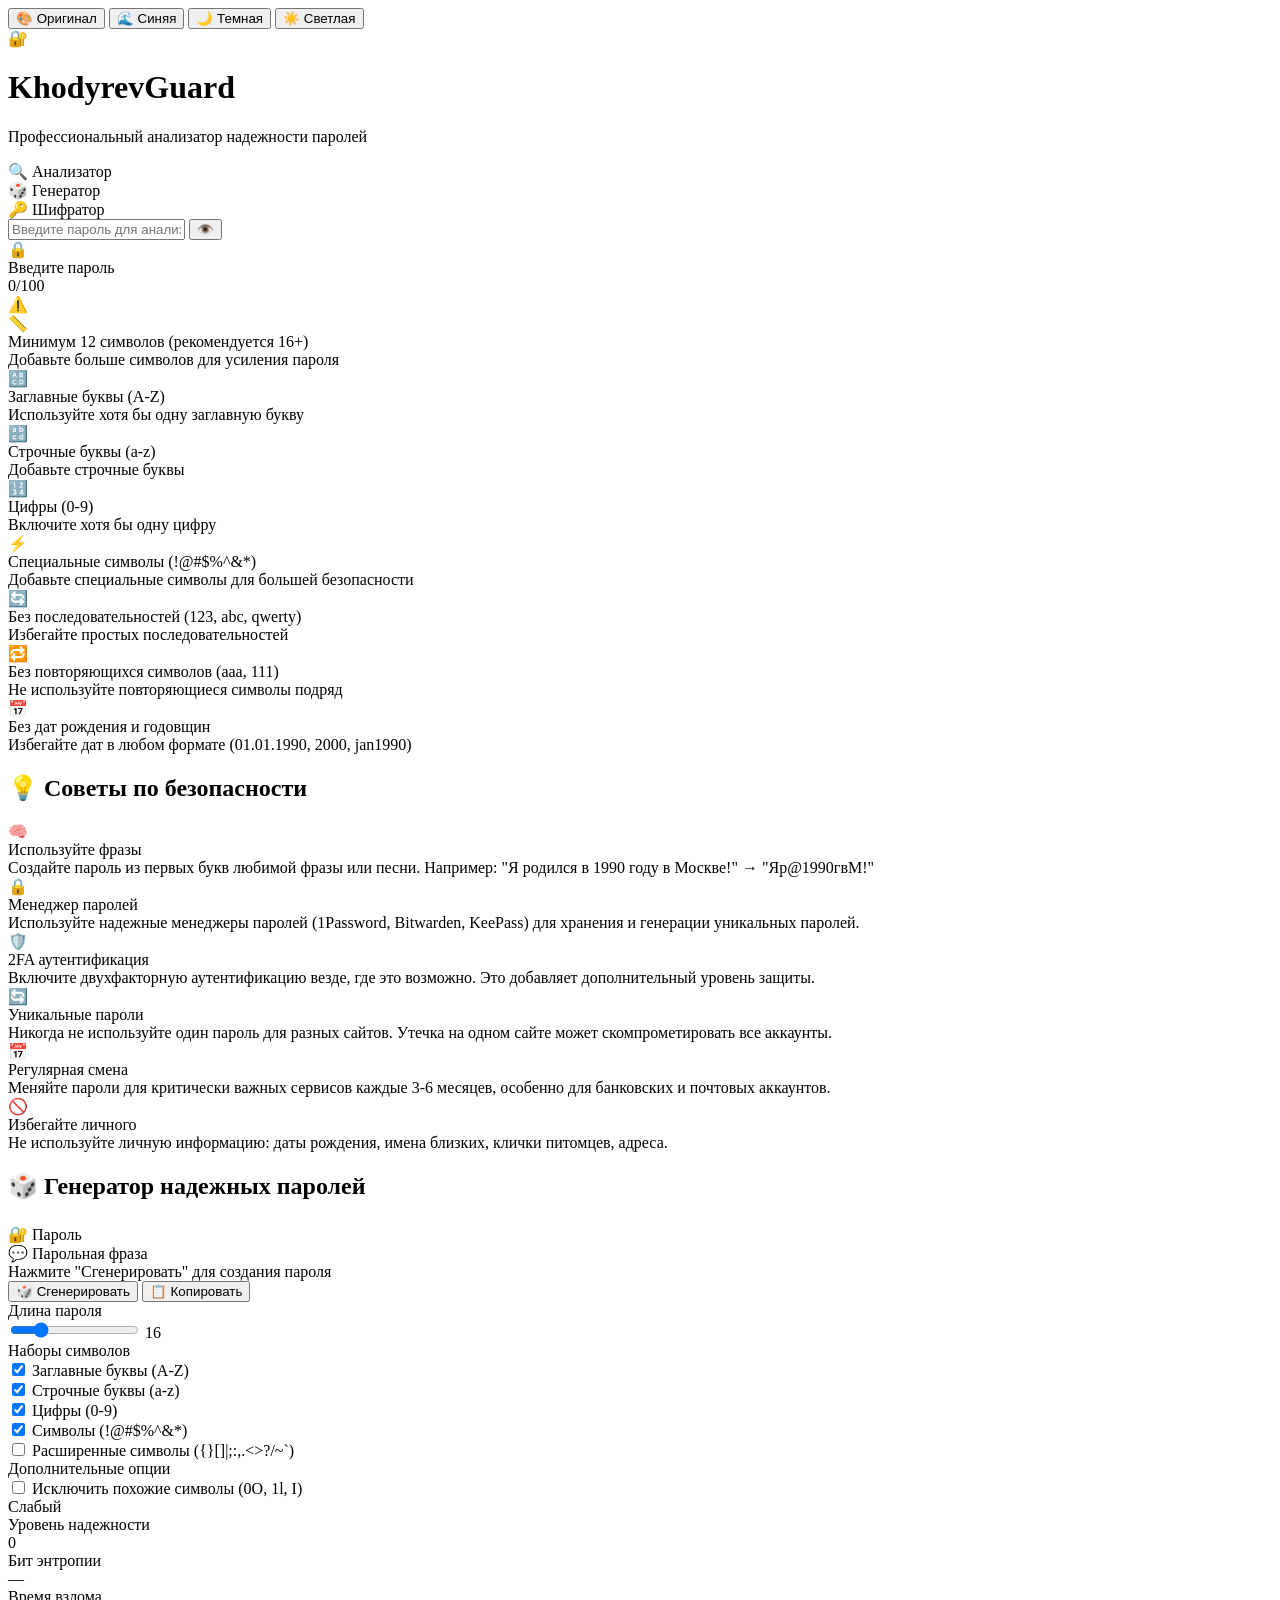
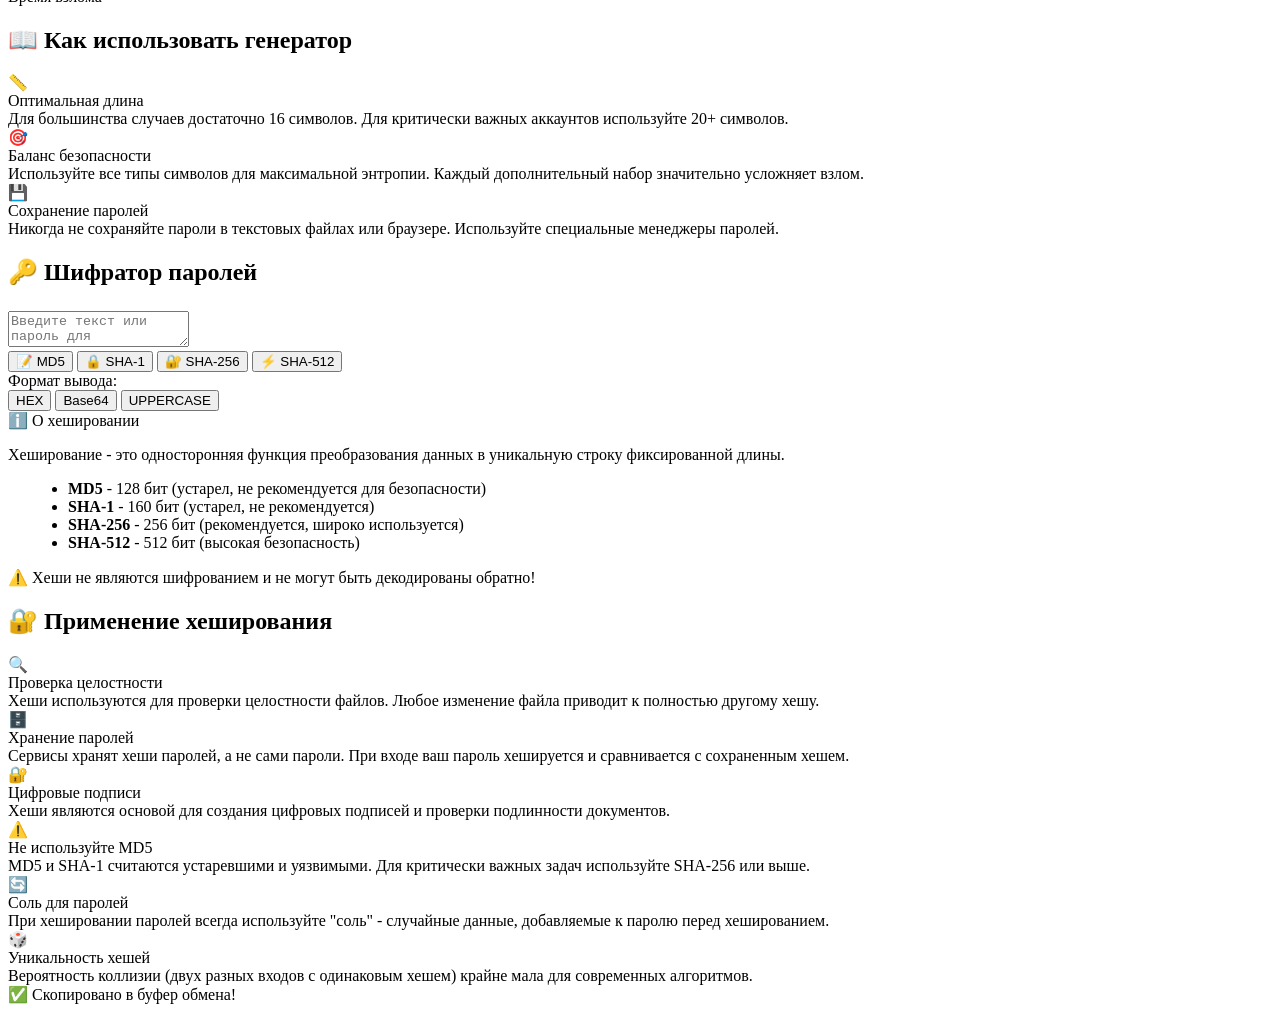
==== khodyrevguard.html @ 55456b3a "Add files via upload" ====
<!DOCTYPE html>
<html lang="ru">
<head>
    <meta charset="UTF-8">
    <meta name="viewport" content="width=device-width, initial-scale=1.0, maximum-scale=1.0, user-scalable=no">
    <title>Анализатор надежности паролей | KhodyrevGuard</title>
    <link rel="stylesheet" href="css/styles.css">
</head>
<body>
    <!-- Theme Switcher -->
    <div class="theme-switcher">
        <button class="theme-btn active" data-theme="original" onclick="switchTheme('original')" title="Оригинальная">
            🎨
            <span class="theme-tooltip">Оригинал</span>
        </button>
        <button class="theme-btn" data-theme="blue" onclick="switchTheme('blue')" title="Синяя">
            🌊
            <span class="theme-tooltip">Синяя</span>
        </button>
        <button class="theme-btn" data-theme="dark" onclick="switchTheme('dark')" title="Темная">
            🌙
            <span class="theme-tooltip">Темная</span>
        </button>
        <button class="theme-btn" data-theme="light" onclick="switchTheme('light')" title="Светлая">
            ☀️
            <span class="theme-tooltip">Светлая</span>
        </button>
    </div>

    <div class="container">
        <header>
            <div class="logo">
                <div class="logo-icon">🔐</div>
                <h1>KhodyrevGuard</h1>
            </div>
            <p class="subtitle">Профессиональный анализатор надежности паролей</p>
        </header>

        <nav class="nav-tabs">
            <div class="nav-tab active" onclick="switchPage('analyzer')">
                <span>🔍</span>
                <span>Анализатор</span>
            </div>
            <div class="nav-tab" onclick="switchPage('generator')">
                <span>🎲</span>
                <span>Генератор</span>
            </div>
            <div class="nav-tab" onclick="switchPage('hasher')">
                <span>🔑</span>
                <span>Шифратор</span>
            </div>
        </nav>

        <!-- Analyzer Page -->
        <div id="analyzerPage" class="page active">
            <div class="main-card">
                <div class="password-input-container">
                    <input
                        type="password"
                        id="passwordInput"
                        class="password-input"
                        placeholder="Введите пароль для анализа..."
                        autocomplete="off"
                    >
                    <button class="toggle-visibility" id="toggleBtn" onclick="togglePasswordVisibility()">
                        👁️
                    </button>
                </div>

                <div class="strength-visualization">
                    <div class="strength-header">
                        <div class="strength-title">
                            <div class="strength-icon" id="strengthIcon">🔒</div>
                            <span class="strength-text" id="strengthText">Введите пароль</span>
                        </div>
                        <div class="strength-score-container">
                            <span class="strength-score" id="strengthScore">0/100</span>
                            <span class="strength-badge" id="strengthBadge" style="display: none;">Слабый</span>
                        </div>
                    </div>

                    <div class="strength-meter-container">
                        <div class="strength-meter">
                            <div class="strength-meter-fill" id="strengthMeter" style="width: 0%"></div>
                        </div>
                        <div class="strength-indicators">
                            <div class="strength-indicator" data-level="1"></div>
                            <div class="strength-indicator" data-level="2"></div>
                            <div class="strength-indicator" data-level="3"></div>
                            <div class="strength-indicator" data-level="4"></div>
                            <div class="strength-indicator" data-level="5"></div>
                        </div>
                    </div>

                    <div class="strength-details" id="strengthDetails" style="display: none;">
                        <div class="strength-detail">
                            <div class="detail-value" id="detailLength">0</div>
                            <div class="detail-label">Символов</div>
                        </div>
                        <div class="strength-detail">
                            <div class="detail-value" id="detailTypes">0</div>
                            <div class="detail-label">Типов</div>
                        </div>
                        <div class="strength-detail">
                            <div class="detail-value" id="detailStrength">0%</div>
                            <div class="detail-label">Сила</div>
                        </div>
                    </div>

                    <div class="strength-feedback" id="strengthFeedback" style="display: none;">
                        <div class="feedback-message" id="feedbackMessage"></div>
                        <div class="feedback-suggestion" id="feedbackSuggestion"></div>
                    </div>
                </div>

                <div class="pwned-status" id="pwnedStatus">
                    <span class="pwned-icon">⚠️</span>
                    <span id="pwnedText"></span>
                </div>

                <div class="criteria-grid" id="criteriaGrid">
                    <div class="criterion" data-criterion="length">
                        <span class="criterion-icon">📏</span>
                        <div class="criterion-text">
                            <div>Минимум 12 символов (рекомендуется 16+)</div>
                            <div class="criterion-hint">Добавьте больше символов для усиления пароля</div>
                        </div>
                    </div>
                    <div class="criterion" data-criterion="uppercase">
                        <span class="criterion-icon">🔠</span>
                        <div class="criterion-text">
                            <div>Заглавные буквы (A-Z)</div>
                            <div class="criterion-hint">Используйте хотя бы одну заглавную букву</div>
                        </div>
                    </div>
                    <div class="criterion" data-criterion="lowercase">
                        <span class="criterion-icon">🔡</span>
                        <div class="criterion-text">
                            <div>Строчные буквы (a-z)</div>
                            <div class="criterion-hint">Добавьте строчные буквы</div>
                        </div>
                    </div>
                    <div class="criterion" data-criterion="numbers">
                        <span class="criterion-icon">🔢</span>
                        <div class="criterion-text">
                            <div>Цифры (0-9)</div>
                            <div class="criterion-hint">Включите хотя бы одну цифру</div>
                        </div>
                    </div>
                    <div class="criterion" data-criterion="special">
                        <span class="criterion-icon">⚡</span>
                        <div class="criterion-text">
                            <div>Специальные символы (!@#$%^&*)</div>
                            <div class="criterion-hint">Добавьте специальные символы для большей безопасности</div>
                        </div>
                    </div>
                    <div class="criterion" data-criterion="sequences">
                        <span class="criterion-icon">🔄</span>
                        <div class="criterion-text">
                            <div>Без последовательностей (123, abc, qwerty)</div>
                            <div class="criterion-hint">Избегайте простых последовательностей</div>
                        </div>
                    </div>
                    <div class="criterion" data-criterion="repeating">
                        <span class="criterion-icon">🔁</span>
                        <div class="criterion-text">
                            <div>Без повторяющихся символов (aaa, 111)</div>
                            <div class="criterion-hint">Не используйте повторяющиеся символы подряд</div>
                        </div>
                    </div>
                    <div class="criterion" data-criterion="dates">
                        <span class="criterion-icon">📅</span>
                        <div class="criterion-text">
                            <div>Без дат рождения и годовщин</div>
                            <div class="criterion-hint">Избегайте дат в любом формате (01.01.1990, 2000, jan1990)</div>
                        </div>
                    </div>
                </div>

                <div class="time-to-crack" id="timeToCrack" style="display: none;">
                    <div class="time-label">Время взлома методом перебора:</div>
                    <div class="time-value" id="crackTime">—</div>
                </div>

                <div class="entropy-info" id="entropyInfo" style="display: none;">
                    <div class="entropy-stat">
                        <div class="entropy-value" id="charsetSize">0</div>
                        <div class="entropy-label">Размер набора</div>
                    </div>
                    <div class="entropy-stat">
                        <div class="entropy-value" id="entropyBits">0</div>
                        <div class="entropy-label">Бит энтропии</div>
                    </div>
                    <div class="entropy-stat">
                        <div class="entropy-value" id="combinations">0</div>
                        <div class="entropy-label">Комбинаций</div>
                    </div>
                </div>

                <!-- Export Section -->
                <div class="export-section" id="exportSection" style="display: none;">
                    <button class="btn btn-export" id="exportBtn" onclick="toggleExportMenu()">
                        <span class="export-icon">📥</span>
                        <span>Экспорт результатов</span>
                        <span class="dropdown-arrow">▼</span>
                    </button>
                    <div class="export-dropdown" id="exportDropdown" style="display: none;">
                        <div class="export-option" onclick="exportToTXT()">
                            <span class="export-icon">📄</span>
                            <div class="export-info">
                                <div class="export-name">Простой текст (TXT)</div>
                                <div class="export-desc">Читаемый текстовый отчёт</div>
                            </div>
                        </div>
                        <div class="export-option" onclick="exportToJSON()">
                            <span class="export-icon">📋</span>
                            <div class="export-info">
                                <div class="export-name">JSON</div>
                                <div class="export-desc">Структурированные данные</div>
                            </div>
                        </div>
                        <div class="export-option" onclick="exportToCSV()">
                            <span class="export-icon">📊</span>
                            <div class="export-info">
                                <div class="export-name">CSV</div>
                                <div class="export-desc">Таблица для Excel</div>
                            </div>
                        </div>
                        <div class="export-option" onclick="exportToHTML()">
                            <span class="export-icon">🌐</span>
                            <div class="export-info">
                                <div class="export-name">HTML отчёт</div>
                                <div class="export-desc">Веб-страница со стилями</div>
                            </div>
                        </div>
                    </div>
                </div>
            </div>

            <div class="tips-section">
                <h2>💡 Советы по безопасности</h2>

                <div class="tips-grid">
                    <div class="tip-card">
                        <div class="tip-icon">🧠</div>
                        <div class="tip-title">Используйте фразы</div>
                        <div class="tip-description">
                            Создайте пароль из первых букв любимой фразы или песни. Например: "Я родился в 1990 году в Москве!" → "Яр@1990гвМ!"
                        </div>
                    </div>

                    <div class="tip-card">
                        <div class="tip-icon">🔒</div>
                        <div class="tip-title">Менеджер паролей</div>
                        <div class="tip-description">
                            Используйте надежные менеджеры паролей (1Password, Bitwarden, KeePass) для хранения и генерации уникальных паролей.
                        </div>
                    </div>

                    <div class="tip-card">
                        <div class="tip-icon">🛡️</div>
                        <div class="tip-title">2FA аутентификация</div>
                        <div class="tip-description">
                            Включите двухфакторную аутентификацию везде, где это возможно. Это добавляет дополнительный уровень защиты.
                        </div>
                    </div>

                    <div class="tip-card">
                        <div class="tip-icon">🔄</div>
                        <div class="tip-title">Уникальные пароли</div>
                        <div class="tip-description">
                            Никогда не используйте один пароль для разных сайтов. Утечка на одном сайте может скомпрометировать все аккаунты.
                        </div>
                    </div>

                    <div class="tip-card">
                        <div class="tip-icon">📅</div>
                        <div class="tip-title">Регулярная смена</div>
                        <div class="tip-description">
                            Меняйте пароли для критически важных сервисов каждые 3-6 месяцев, особенно для банковских и почтовых аккаунтов.
                        </div>
                    </div>

                    <div class="tip-card">
                        <div class="tip-icon">🚫</div>
                        <div class="tip-title">Избегайте личного</div>
                        <div class="tip-description">
                            Не используйте личную информацию: даты рождения, имена близких, клички питомцев, адреса.
                        </div>
                    </div>
                </div>
            </div>
        </div>

        <!-- Generator Page -->
        <div id="generatorPage" class="page">
            <div class="main-card">
                <h2 style="margin-bottom: 25px;">🎲 Генератор надежных паролей</h2>

                <!-- Generator Mode Tabs -->
                <div class="generator-mode-tabs">
                    <div class="generator-mode-tab active" data-mode="password" onclick="switchGeneratorMode('password')">
                        <span>🔐</span>
                        <span>Пароль</span>
                    </div>
                    <div class="generator-mode-tab" data-mode="passphrase" onclick="switchGeneratorMode('passphrase')">
                        <span>💬</span>
                        <span>Парольная фраза</span>
                    </div>
                </div>

                <div class="generated-password-container">
                    <div class="generated-password" id="generatedPassword">
                        Нажмите "Сгенерировать" для создания пароля
                    </div>
                    <div class="generator-buttons">
                        <button class="btn btn-primary" onclick="generateCustomPassword()">
                            <span>🎲</span>
                            <span>Сгенерировать</span>
                        </button>
                        <button class="btn btn-secondary" onclick="copyPassword()">
                            <span>📋</span>
                            <span>Копировать</span>
                        </button>
                    </div>
                </div>

                <!-- Password Generator Controls -->
                <div class="generator-controls" id="passwordControls">
                    <div class="control-group">
                        <label class="control-label">Длина пароля</label>
                        <div class="slider-container">
                            <input type="range" class="slider" id="lengthSlider" min="12" max="32" value="16">
                            <span class="slider-value" id="lengthValue">16</span>
                        </div>
                    </div>

                    <div class="control-group">
                        <label class="control-label">Наборы символов</label>

                        <div class="checkbox-group">
                            <input type="checkbox" id="uppercaseCheck" checked>
                            <label for="uppercaseCheck">Заглавные буквы (A-Z)</label>
                        </div>

                        <div class="checkbox-group">
                            <input type="checkbox" id="lowercaseCheck" checked>
                            <label for="lowercaseCheck">Строчные буквы (a-z)</label>
                        </div>

                        <div class="checkbox-group">
                            <input type="checkbox" id="numbersCheck" checked>
                            <label for="numbersCheck">Цифры (0-9)</label>
                        </div>

                        <div class="checkbox-group">
                            <input type="checkbox" id="symbolsCheck" checked>
                            <label for="symbolsCheck">Символы (!@#$%^&*)</label>
                        </div>

                        <div class="checkbox-group">
                            <input type="checkbox" id="extendedCheck">
                            <label for="extendedCheck">Расширенные символы ({}[]|;:,.<>?/~`)</label>
                        </div>
                    </div>

                    <div class="control-group">
                        <label class="control-label">Дополнительные опции</label>

                        <div class="checkbox-group">
                            <input type="checkbox" id="excludeSimilar">
                            <label for="excludeSimilar">Исключить похожие символы (0O, 1l, I)</label>
                        </div>
                    </div>
                </div>

                <!-- Passphrase Generator Controls -->
                <div class="generator-controls" id="passphraseControls" style="display: none;">
                    <div class="control-group">
                        <label class="control-label">Количество слов</label>
                        <div class="slider-container">
                            <input type="range" class="slider" id="wordCountSlider" min="3" max="12" value="4">
                            <span class="slider-value" id="wordCountValue">4</span>
                        </div>
                    </div>

                    <div class="control-group">
                        <label class="control-label">Язык слов</label>
                        <div class="language-selector">
                            <label class="radio-option">
                                <input type="radio" name="passphraseLanguage" value="english" checked>
                                <span>Английский</span>
                            </label>
                            <label class="radio-option">
                                <input type="radio" name="passphraseLanguage" value="russian">
                                <span>Русский</span>
                            </label>
                            <label class="radio-option">
                                <input type="radio" name="passphraseLanguage" value="mixed">
                                <span>Смешанный</span>
                            </label>
                        </div>
                    </div>

                    <div class="control-group">
                        <label class="control-label">Разделитель</label>
                        <div class="separator-selector">
                            <button class="separator-option active" data-separator="-" onclick="selectSeparator('-')">
                                <span class="separator-symbol">-</span>
                                <span class="separator-name">Дефис</span>
                            </button>
                            <button class="separator-option" data-separator=" " onclick="selectSeparator(' ')">
                                <span class="separator-symbol">␣</span>
                                <span class="separator-name">Пробел</span>
                            </button>
                            <button class="separator-option" data-separator="_" onclick="selectSeparator('_')">
                                <span class="separator-symbol">_</span>
                                <span class="separator-name">Подчеркивание</span>
                            </button>
                            <button class="separator-option" data-separator="." onclick="selectSeparator('.')">
                                <span class="separator-symbol">.</span>
                                <span class="separator-name">Точка</span>
                            </button>
                        </div>
                    </div>

                    <div class="control-group">
                        <label class="control-label">Дополнительные опции</label>

                        <div class="checkbox-group">
                            <input type="checkbox" id="capitalizeCheck" checked>
                            <label for="capitalizeCheck">Капитализация первой буквы каждого слова</label>
                        </div>

                        <div class="checkbox-group">
                            <input type="checkbox" id="addNumbersCheck" checked>
                            <label for="addNumbersCheck">Добавить цифру</label>
                        </div>
                    </div>
                </div>

                <!-- Entropy Info for Password -->
                <div class="entropy-info" id="passwordEntropyInfo">
                    <div class="entropy-stat">
                        <div class="entropy-value" id="genStrength">Слабый</div>
                        <div class="entropy-label">Уровень надежности</div>
                    </div>
                    <div class="entropy-stat">
                        <div class="entropy-value" id="genEntropyBits">0</div>
                        <div class="entropy-label">Бит энтропии</div>
                    </div>
                    <div class="entropy-stat">
                        <div class="entropy-value" id="genCrackTime">—</div>
                        <div class="entropy-label">Время взлома</div>
                    </div>
                </div>

                <!-- Memorability Hint for Passphrase -->
                <div class="memorability-hint" id="passphraseMemorabilityInfo" style="display: none;">
                    <div class="memorability-icon">🧠</div>
                    <div class="memorability-content">
                        <div class="memorability-title">О запоминаемости парольных фраз</div>
                        <div class="memorability-text">
                            <p><strong>Легче запомнить:</strong> Парольные фразы состоят из обычных слов, которые наш мозг легко запоминает.</p>
                            <p><strong>Высокая безопасность:</strong> 4-5 случайных слов обеспечивают очень высокий уровень защиты.</p>
                            <p><strong>Примеры фраз:</strong></p>
                            <ul>
                                <li>correct-horse-battery-staple</li>
                                <li>Синий_Кот_Прыгает_Весело</li>
                                <li>quick.собака.dance.солнце</li>
                            </ul>
                        </div>
                    </div>
                </div>
            </div>

            <div class="tips-section">
                <h2>📖 Как использовать генератор</h2>

                <div class="tips-grid">
                    <div class="tip-card">
                        <div class="tip-icon">📏</div>
                        <div class="tip-title">Оптимальная длина</div>
                        <div class="tip-description">
                            Для большинства случаев достаточно 16 символов. Для критически важных аккаунтов используйте 20+ символов.
                        </div>
                    </div>

                    <div class="tip-card">
                        <div class="tip-icon">🎯</div>
                        <div class="tip-title">Баланс безопасности</div>
                        <div class="tip-description">
                            Используйте все типы символов для максимальной энтропии. Каждый дополнительный набор значительно усложняет взлом.
                        </div>
                    </div>

                    <div class="tip-card">
                        <div class="tip-icon">💾</div>
                        <div class="tip-title">Сохранение паролей</div>
                        <div class="tip-description">
                            Никогда не сохраняйте пароли в текстовых файлах или браузере. Используйте специальные менеджеры паролей.
                        </div>
                    </div>
                </div>
            </div>
        </div>

        <!-- Hasher Page -->
        <div id="hasherPage" class="page">
            <div class="main-card">
                <h2 style="margin-bottom: 25px;">🔑 Шифратор паролей</h2>

                <div class="hasher-input-container">
                    <textarea
                        id="hasherInput"
                        class="hasher-textarea"
                        placeholder="Введите текст или пароль для хеширования..."
                        autocomplete="off"
                    ></textarea>
                </div>

                <div class="hash-algorithms">
                    <button class="algorithm-btn" onclick="hashSingleAlgorithm('MD5', true)">
                        <span>📝</span> MD5
                    </button>
                    <button class="algorithm-btn" onclick="hashSingleAlgorithm('SHA-1', true)">
                        <span>🔒</span> SHA-1
                    </button>
                    <button class="algorithm-btn" onclick="hashSingleAlgorithm('SHA-256', true)">
                        <span>🔐</span> SHA-256
                    </button>
                    <button class="algorithm-btn" onclick="hashSingleAlgorithm('SHA-512', true)">
                        <span>⚡</span> SHA-512
                    </button>
                </div>

                <div class="hash-format-selector">
                    <label class="format-label">Формат вывода:</label>
                    <div class="format-options">
                        <button class="format-option active" data-format="hex" onclick="setHashFormat('hex')">HEX</button>
                        <button class="format-option" data-format="base64" onclick="setHashFormat('base64')">Base64</button>
                        <button class="format-option" data-format="uppercase" onclick="setHashFormat('uppercase')">UPPERCASE</button>
                    </div>
                </div>

                <div class="hash-result-container" id="hashResultContainer" style="display: none;">
                    <div class="hash-result-header">
                        <span class="hash-algorithm-label" id="currentAlgorithm">
                            <span id="algorithmIcon">🔐</span>
                            <span id="algorithmName">SHA-256</span>
                        </span>
                        <button class="btn btn-secondary" style="padding: 8px 16px; font-size: 0.9rem;" onclick="clearHasher()">
                            <span>🗑️</span>
                            <span>Очистить</span>
                        </button>
                    </div>
                    <div class="hash-output-single" id="hashOutput" onclick="copyHashValue()">
                        <span id="hashValue"></span>
                        <button class="hash-copy-btn-single" onclick="event.stopPropagation(); copyHashValue()">
                            📋 Копировать
                        </button>
                    </div>
                </div>

                <div class="hash-info">
                    <div class="hash-info-title">ℹ️ О хешировании</div>
                    <div class="hash-info-content">
                        <p>Хеширование - это односторонняя функция преобразования данных в уникальную строку фиксированной длины.</p>
                        <ul style="margin-top: 10px; margin-left: 20px;">
                            <li><strong>MD5</strong> - 128 бит (устарел, не рекомендуется для безопасности)</li>
                            <li><strong>SHA-1</strong> - 160 бит (устарел, не рекомендуется)</li>
                            <li><strong>SHA-256</strong> - 256 бит (рекомендуется, широко используется)</li>
                            <li><strong>SHA-512</strong> - 512 бит (высокая безопасность)</li>
                        </ul>
                        <p style="margin-top: 10px; color: var(--accent-yellow);">⚠️ Хеши не являются шифрованием и не могут быть декодированы обратно!</p>
                    </div>
                </div>
            </div>

            <div class="tips-section">
                <h2>🔐 Применение хеширования</h2>

                <div class="tips-grid">
                    <div class="tip-card">
                        <div class="tip-icon">🔍</div>
                        <div class="tip-title">Проверка целостности</div>
                        <div class="tip-description">
                            Хеши используются для проверки целостности файлов. Любое изменение файла приводит к полностью другому хешу.
                        </div>
                    </div>

                    <div class="tip-card">
                        <div class="tip-icon">🗄️</div>
                        <div class="tip-title">Хранение паролей</div>
                        <div class="tip-description">
                            Сервисы хранят хеши паролей, а не сами пароли. При входе ваш пароль хешируется и сравнивается с сохраненным хешем.
                        </div>
                    </div>

                    <div class="tip-card">
                        <div class="tip-icon">🔐</div>
                        <div class="tip-title">Цифровые подписи</div>
                        <div class="tip-description">
                            Хеши являются основой для создания цифровых подписей и проверки подлинности документов.
                        </div>
                    </div>

                    <div class="tip-card">
                        <div class="tip-icon">⚠️</div>
                        <div class="tip-title">Не используйте MD5</div>
                        <div class="tip-description">
                            MD5 и SHA-1 считаются устаревшими и уязвимыми. Для критически важных задач используйте SHA-256 или выше.
                        </div>
                    </div>

                    <div class="tip-card">
                        <div class="tip-icon">🔄</div>
                        <div class="tip-title">Соль для паролей</div>
                        <div class="tip-description">
                            При хешировании паролей всегда используйте "соль" - случайные данные, добавляемые к паролю перед хешированием.
                        </div>
                    </div>

                    <div class="tip-card">
                        <div class="tip-icon">🎲</div>
                        <div class="tip-title">Уникальность хешей</div>
                        <div class="tip-description">
                            Вероятность коллизии (двух разных входов с одинаковым хешем) крайне мала для современных алгоритмов.
                        </div>
                    </div>
                </div>
            </div>
        </div>
    </div>

    <div class="copy-notification" id="copyNotification">
        ✅ Скопировано в буфер обмена!
    </div>

    <script src="js/wordlists.js"></script>
    <script src="js/app.js"></script>
</body>
</html>
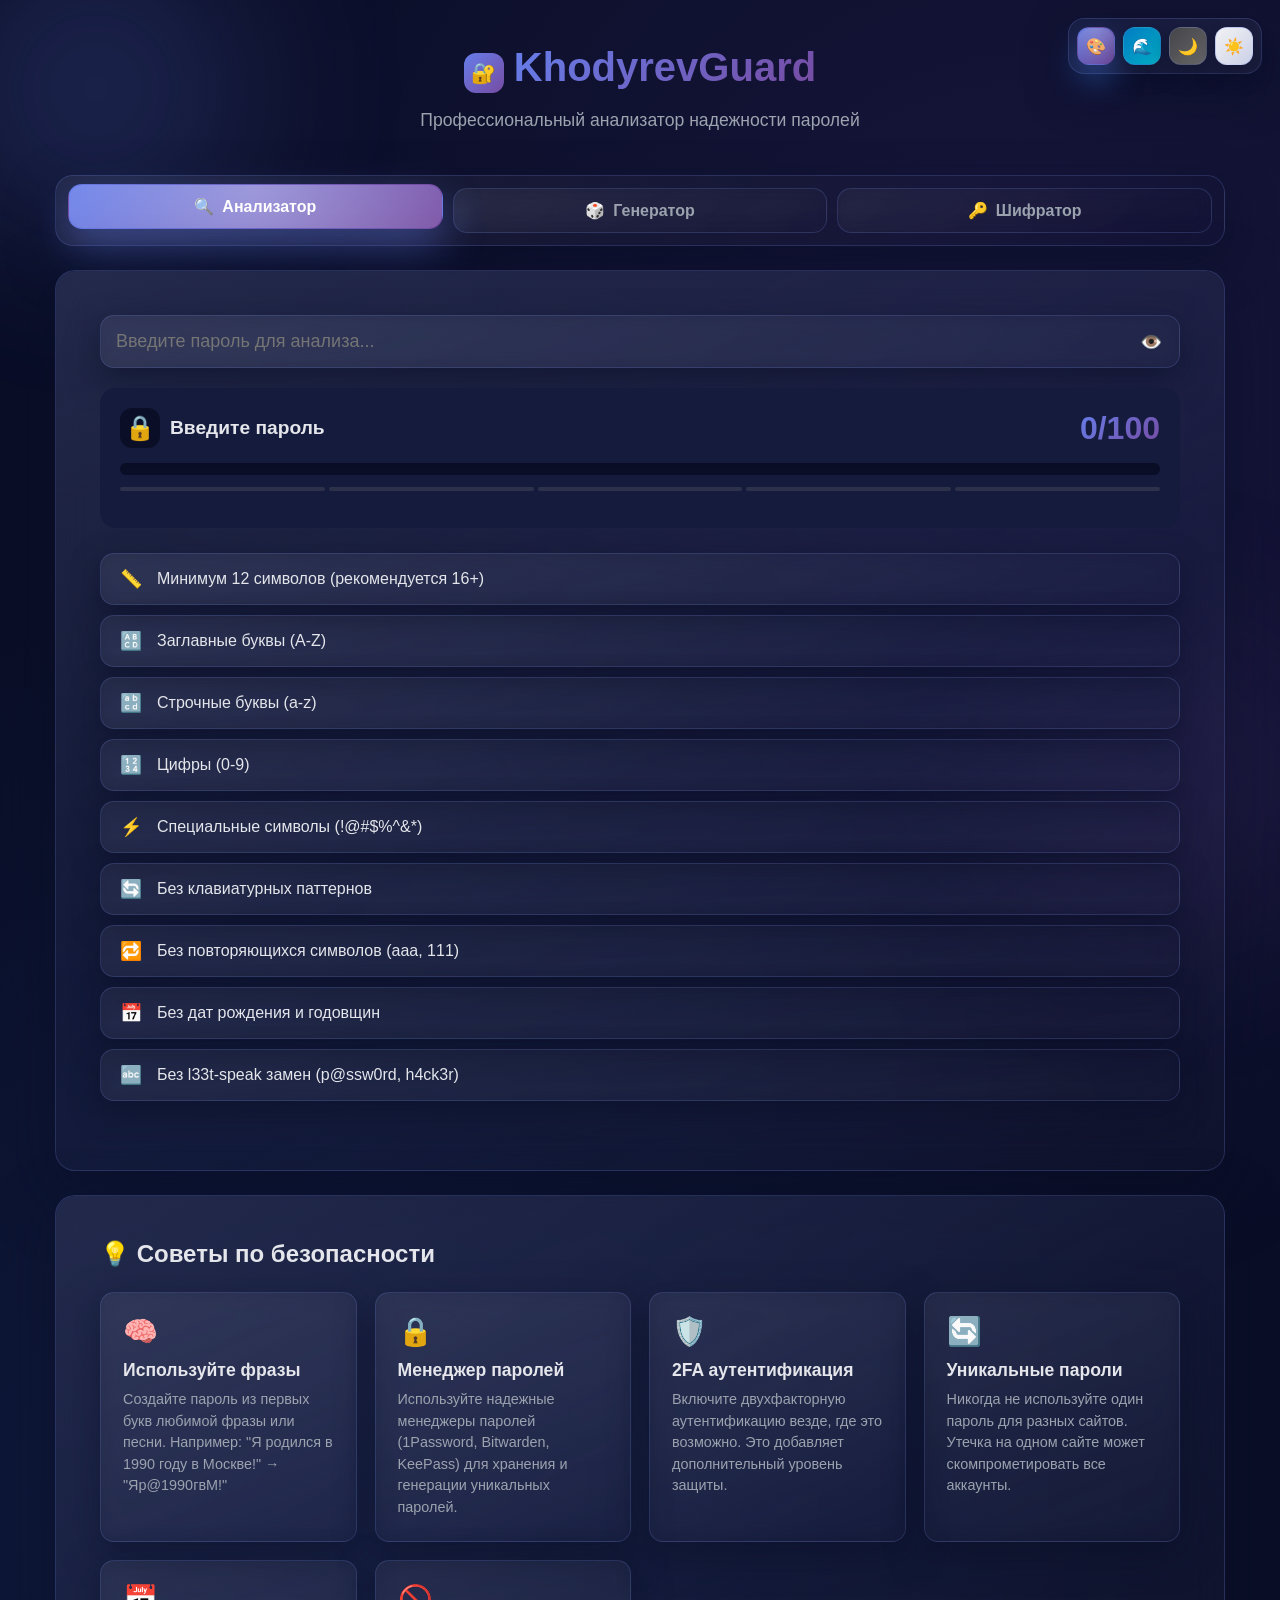
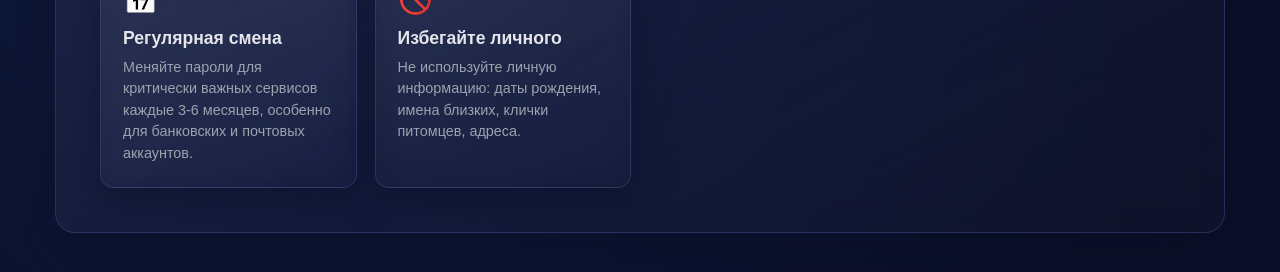
==== commit 0cd9c67b: "Add files via upload" ====
--- a/khodyrevguard.html
+++ b/khodyrevguard.html
@@ -37,15 +37,15 @@
         </header>
 
         <nav class="nav-tabs">
-            <div class="nav-tab active" onclick="switchPage('analyzer')">
+            <div class="nav-tab active" onclick="switchPage('analyzer', event)">
                 <span>🔍</span>
                 <span>Анализатор</span>
             </div>
-            <div class="nav-tab" onclick="switchPage('generator')">
+            <div class="nav-tab" onclick="switchPage('generator', event)">
                 <span>🎲</span>
                 <span>Генератор</span>
             </div>
-            <div class="nav-tab" onclick="switchPage('hasher')">
+            <div class="nav-tab" onclick="switchPage('hasher', event)">
                 <span>🔑</span>
                 <span>Шифратор</span>
             </div>
@@ -157,8 +157,8 @@
                     <div class="criterion" data-criterion="sequences">
                         <span class="criterion-icon">🔄</span>
                         <div class="criterion-text">
-                            <div>Без последовательностей (123, abc, qwerty)</div>
-                            <div class="criterion-hint">Избегайте простых последовательностей</div>
+                            <div>Без клавиатурных паттернов</div>
+                            <div class="criterion-hint">Избегайте клавиатурных паттернов (qwerty, 123, йцукен)</div>
                         </div>
                     </div>
                     <div class="criterion" data-criterion="repeating">
@@ -175,11 +175,58 @@
                             <div class="criterion-hint">Избегайте дат в любом формате (01.01.1990, 2000, jan1990)</div>
                         </div>
                     </div>
+                    <div class="criterion" data-criterion="leetspeak">
+                        <span class="criterion-icon">🔤</span>
+                        <div class="criterion-text">
+                            <div>Без l33t-speak замен (p@ssw0rd, h4ck3r)</div>
+                            <div class="criterion-hint">Избегайте замены букв цифрами и символами</div>
+                        </div>
+                    </div>
                 </div>
 
                 <div class="time-to-crack" id="timeToCrack" style="display: none;">
-                    <div class="time-label">Время взлома методом перебора:</div>
+                    <div class="time-label">
+                        Время взлома методом перебора:
+                        <span class="entropy-info-icon" onclick="toggleCrackTimeTooltip()" title="Как рассчитывается время взлома?">ℹ️</span>
+                    </div>
                     <div class="time-value" id="crackTime">—</div>
+                </div>
+
+                <!-- Crack Time Tooltip -->
+                <div class="entropy-tooltip" id="crackTimeTooltip" style="display: none;">
+                    <div class="entropy-tooltip-header">
+                        <span class="entropy-tooltip-icon">⏱️</span>
+                        <span class="entropy-tooltip-title">Как рассчитывается время взлома?</span>
+                    </div>
+                    <div class="entropy-tooltip-content">
+                        <div class="entropy-formula">
+                            <strong>Метод расчёта:</strong> Чистый brute-force (полный перебор)
+                        </div>
+                        <div class="entropy-explanation">
+                            <p><strong>Параметры:</strong></p>
+                            <ul>
+                                <li><strong>Скорость:</strong> 6.7 миллиардов попыток в секунду</li>
+                                <li><strong>Комбинации:</strong> размер_набора<sup>длина_пароля</sup></li>
+                                <li><strong>Средний случай:</strong> пароль найден после перебора 50% комбинаций</li>
+                            </ul>
+                        </div>
+                        <div class="entropy-calculation">
+                            <p><strong>Формула:</strong></p>
+                            <code>Время = (комбинации / 6.7×10⁹) / 2 секунд</code>
+                        </div>
+                        <div class="entropy-examples">
+                            <p><strong>Размер набора символов:</strong></p>
+                            <ul>
+                                <li>Только строчные (a-z): <strong>26 символов</strong></li>
+                                <li>Строчные + заглавные (a-z, A-Z): <strong>52 символа</strong></li>
+                                <li>Буквы + цифры: <strong>62 символа</strong></li>
+                                <li>Буквы + цифры + спецсимволы: <strong>62+ символов</strong></li>
+                            </ul>
+                        </div>
+                        <div class="entropy-note">
+                            <p>⚠️ <em>Это <strong>теоретическое</strong> время для идеального brute-force атаки. В реальности взломщики используют словари, паттерны и утечки данных, что может значительно ускорить процесс для слабых паролей.</em></p>
+                        </div>
+                    </div>
                 </div>
 
                 <div class="entropy-info" id="entropyInfo" style="display: none;">
@@ -189,11 +236,52 @@
                     </div>
                     <div class="entropy-stat">
                         <div class="entropy-value" id="entropyBits">0</div>
-                        <div class="entropy-label">Бит энтропии</div>
+                        <div class="entropy-label">
+                            Бит энтропии
+                            <span class="entropy-info-icon" onclick="toggleEntropyTooltip()" title="Как рассчитывается энтропия?">ℹ️</span>
+                        </div>
                     </div>
                     <div class="entropy-stat">
                         <div class="entropy-value" id="combinations">0</div>
                         <div class="entropy-label">Комбинаций</div>
+                    </div>
+                </div>
+
+                <!-- Entropy Tooltip -->
+                <div class="entropy-tooltip" id="entropyTooltip" style="display: none;">
+                    <div class="entropy-tooltip-header">
+                        <span class="entropy-tooltip-icon">📊</span>
+                        <span class="entropy-tooltip-title">Как рассчитывается энтропия пароля?</span>
+                    </div>
+                    <div class="entropy-tooltip-content">
+                        <div class="entropy-formula">
+                            <strong>Формула Шеннона:</strong>
+                            <code>H = -Σ(p<sub>i</sub> × log<sub>2</sub>(p<sub>i</sub>))</code>
+                        </div>
+                        <div class="entropy-explanation">
+                            <p><strong>Где:</strong></p>
+                            <ul>
+                                <li><strong>H</strong> — энтропия на один символ (в битах)</li>
+                                <li><strong>p<sub>i</sub></strong> — вероятность i-го символа (частота / длина пароля)</li>
+                                <li><strong>Σ</strong> — сумма по всем уникальным символам</li>
+                            </ul>
+                        </div>
+                        <div class="entropy-calculation">
+                            <p><strong>Полная энтропия:</strong></p>
+                            <code>Общая энтропия = H × длина пароля</code><br>
+                            <code>Минимальный порог = 1 бит на символ</code>
+                        </div>
+                        <div class="entropy-examples">
+                            <p><strong>Примеры:</strong></p>
+                            <ul>
+                                <li><code>"aaaaaaaa"</code> → <strong>8 бит</strong> (все символы одинаковые)</li>
+                                <li><code>"password"</code> → <strong>~23 бита</strong> (умеренное разнообразие)</li>
+                                <li><code>"aB3@xK9#"</code> → <strong>~52 бита</strong> (высокое разнообразие)</li>
+                            </ul>
+                        </div>
+                        <div class="entropy-note">
+                            <p>💡 <em>Энтропия измеряет информационное содержание на основе реального распределения символов в пароле, а не теоретического размера алфавита.</em></p>
+                        </div>
                     </div>
                 </div>
 
@@ -394,10 +482,6 @@
                             <label class="radio-option">
                                 <input type="radio" name="passphraseLanguage" value="russian">
                                 <span>Русский</span>
-                            </label>
-                            <label class="radio-option">
-                                <input type="radio" name="passphraseLanguage" value="mixed">
-                                <span>Смешанный</span>
                             </label>
                         </div>
                     </div>
@@ -467,7 +551,6 @@
                             <ul>
                                 <li>correct-horse-battery-staple</li>
                                 <li>Синий_Кот_Прыгает_Весело</li>
-                                <li>quick.собака.dance.солнце</li>
                             </ul>
                         </div>
                     </div>
--- a/css/styles.css
+++ b/css/styles.css
@@ -0,0 +1,2623 @@
+        * {
+            margin: 0;
+            padding: 0;
+            box-sizing: border-box;
+            -webkit-tap-highlight-color: transparent;
+        }
+
+        /* Тема 1: Оригинальная (с фиолетовыми оттенками) */
+        :root[data-theme="original"] {
+            --bg-primary: #0a0e27;
+            --bg-secondary: #151b3d;
+            --bg-card: #1a2147;
+            --text-primary: #e4e6eb;
+            --text-secondary: #9ca3af;
+            --accent-blue: #3b82f6;
+            --accent-green: #10b981;
+            --accent-yellow: #f59e0b;
+            --accent-red: #ef4444;
+            --gradient: linear-gradient(135deg, #667eea 0%, #764ba2 100%);
+            --bg-gradient-1: rgba(59, 130, 246, 0.1);
+            --bg-gradient-2: rgba(139, 92, 246, 0.1);
+            --shadow-color: rgba(0, 0, 0, 0.3);
+            --border-color: rgba(255, 255, 255, 0.05);
+            --theme-switcher-bg: #1a2147;
+            --theme-switcher-hover: #151b3d;
+            --glow-primary: rgba(102, 126, 234, 0.45);
+            --glow-secondary: rgba(118, 75, 162, 0.35);
+            --glass-bg: rgba(26, 33, 71, 0.75);
+            --glass-border: rgba(114, 137, 218, 0.22);
+            --glass-highlight: rgba(255, 255, 255, 0.05);
+            --glass-shadow: rgba(10, 14, 39, 0.55);
+        }
+
+        /* Тема 2: Синяя (без фиолетовых оттенков) */
+        :root[data-theme="blue"] {
+            --bg-primary: #0a1929;
+            --bg-secondary: #132f4c;
+            --bg-card: #1e3a5f;
+            --text-primary: #e7f1ff;
+            --text-secondary: #94a9c9;
+            --accent-blue: #0288d1;
+            --accent-green: #10b981;
+            --accent-yellow: #f59e0b;
+            --accent-red: #ef4444;
+            --gradient: linear-gradient(135deg, #0288d1 0%, #00bcd4 100%);
+            --bg-gradient-1: rgba(2, 136, 209, 0.1);
+            --bg-gradient-2: rgba(0, 188, 212, 0.1);
+            --shadow-color: rgba(0, 0, 0, 0.3);
+            --border-color: rgba(255, 255, 255, 0.05);
+            --theme-switcher-bg: #1e3a5f;
+            --theme-switcher-hover: #132f4c;
+            --glow-primary: rgba(2, 136, 209, 0.4);
+            --glow-secondary: rgba(0, 188, 212, 0.35);
+            --glass-bg: rgba(18, 49, 80, 0.72);
+            --glass-border: rgba(2, 136, 209, 0.25);
+            --glass-highlight: rgba(255, 255, 255, 0.05);
+            --glass-shadow: rgba(5, 15, 30, 0.5);
+        }
+
+        /* Тема 3: Темная (черно-серая) */
+        :root[data-theme="dark"] {
+            --bg-primary: #0d0d0d;
+            --bg-secondary: #1a1a1a;
+            --bg-card: #262626;
+            --text-primary: #f0f0f0;
+            --text-secondary: #a0a0a0;
+            --accent-blue: #4a9eff;
+            --accent-green: #00d46a;
+            --accent-yellow: #ffc107;
+            --accent-red: #ff4757;
+            --gradient: linear-gradient(135deg, #4a4a4a 0%, #707070 100%);
+            --bg-gradient-1: rgba(74, 74, 74, 0.05);
+            --bg-gradient-2: rgba(112, 112, 112, 0.05);
+            --shadow-color: rgba(0, 0, 0, 0.5);
+            --border-color: rgba(255, 255, 255, 0.05);
+            --theme-switcher-bg: #262626;
+            --theme-switcher-hover: #1a1a1a;
+            --glow-primary: rgba(74, 158, 255, 0.32);
+            --glow-secondary: rgba(112, 112, 112, 0.3);
+            --glass-bg: rgba(38, 38, 38, 0.75);
+            --glass-border: rgba(255, 255, 255, 0.08);
+            --glass-highlight: rgba(255, 255, 255, 0.05);
+            --glass-shadow: rgba(0, 0, 0, 0.6);
+        }
+
+        /* Тема 4: Светлая */
+        :root[data-theme="light"] {
+            --bg-primary: #f8f9fa;
+            --bg-secondary: #e9ecef;
+            --bg-card: #ffffff;
+            --text-primary: #212529;
+            --text-secondary: #6c757d;
+            --accent-blue: #4263eb;
+            --accent-green: #12b886;
+            --accent-yellow: #f08c00;
+            --accent-red: #e03131;
+            --gradient: linear-gradient(135deg, #4263eb 0%, #7950f2 100%);
+            --bg-gradient-1: rgba(66, 99, 235, 0.03);
+            --bg-gradient-2: rgba(121, 80, 242, 0.03);
+            --shadow-color: rgba(0, 0, 0, 0.08);
+            --border-color: #dee2e6;
+            --theme-switcher-bg: #ffffff;
+            --theme-switcher-hover: #f1f3f5;
+            --glow-primary: rgba(66, 99, 235, 0.2);
+            --glow-secondary: rgba(121, 80, 242, 0.16);
+            --glass-bg: rgba(255, 255, 255, 0.82);
+            --glass-border: rgba(66, 99, 235, 0.12);
+            --glass-highlight: rgba(255, 255, 255, 0.55);
+            --glass-shadow: rgba(79, 114, 142, 0.2);
+        }
+
+        /* По умолчанию - оригинальная тема */
+        :root {
+            --bg-primary: #0a0e27;
+            --bg-secondary: #151b3d;
+            --bg-card: #1a2147;
+            --text-primary: #e4e6eb;
+            --text-secondary: #9ca3af;
+            --accent-blue: #3b82f6;
+            --accent-green: #10b981;
+            --accent-yellow: #f59e0b;
+            --accent-red: #ef4444;
+            --gradient: linear-gradient(135deg, #667eea 0%, #764ba2 100%);
+            --bg-gradient-1: rgba(59, 130, 246, 0.1);
+            --bg-gradient-2: rgba(139, 92, 246, 0.1);
+            --shadow-color: rgba(0, 0, 0, 0.3);
+            --border-color: rgba(255, 255, 255, 0.05);
+            --theme-switcher-bg: #1a2147;
+            --theme-switcher-hover: #151b3d;
+            --glow-primary: rgba(102, 126, 234, 0.45);
+            --glow-secondary: rgba(118, 75, 162, 0.35);
+            --glass-bg: rgba(26, 33, 71, 0.75);
+            --glass-border: rgba(114, 137, 218, 0.22);
+            --glass-highlight: rgba(255, 255, 255, 0.05);
+            --glass-shadow: rgba(10, 14, 39, 0.55);
+        }
+
+        body {
+            font-family: -apple-system, BlinkMacSystemFont, 'Segoe UI', Roboto, 'Helvetica Neue', Arial, sans-serif;
+            background: var(--bg-primary);
+            color: var(--text-primary);
+            min-height: 100vh;
+            background-image: 
+                radial-gradient(circle at 20% 80%, var(--bg-gradient-1) 0%, transparent 50%),
+                radial-gradient(circle at 80% 20%, var(--bg-gradient-2) 0%, transparent 50%);
+            transition: background 0.3s ease, color 0.3s ease;
+            overflow-x: hidden;
+            position: relative;
+            z-index: 0;
+        }
+
+        body::before,
+        body::after {
+            content: "";
+            position: fixed;
+            width: clamp(320px, 35vw, 520px);
+            height: clamp(320px, 35vw, 520px);
+            border-radius: 50%;
+            filter: blur(80px);
+            opacity: 0.7;
+            pointer-events: none;
+            z-index: 0;
+            transition: opacity 0.3s ease;
+            animation: floatGlow 18s ease-in-out infinite alternate;
+        }
+
+        body::before {
+            top: -15%;
+            left: -10%;
+            background: radial-gradient(circle at center, var(--glow-primary) 0%, transparent 68%);
+        }
+
+        body::after {
+            bottom: -12%;
+            right: -8%;
+            background: radial-gradient(circle at center, var(--glow-secondary) 0%, transparent 70%);
+            animation-delay: 6s;
+        }
+
+        @keyframes floatGlow {
+            0% {
+                transform: translate3d(0, 0, 0) scale(1);
+            }
+            50% {
+                transform: translate3d(6%, -4%, 0) scale(1.05);
+            }
+            100% {
+                transform: translate3d(-4%, 6%, 0) scale(0.98);
+            }
+        }
+
+        @media (prefers-reduced-motion: reduce) {
+            body::before,
+            body::after {
+                animation: none;
+            }
+        }
+
+        /* Улучшенные стили для мобильных устройств */
+        html {
+            font-size: 16px;
+        }
+
+        /* Theme Switcher Styles */
+        .theme-switcher {
+            position: fixed;
+            top: 18px;
+            right: 18px;
+            z-index: 1000;
+            display: flex;
+            align-items: center;
+            background: linear-gradient(135deg, var(--glass-bg), rgba(255, 255, 255, 0.05));
+            border-radius: 16px;
+            padding: 8px;
+            gap: 8px;
+            box-shadow: 0 18px 40px var(--glass-shadow);
+            border: 1px solid var(--glass-border);
+            backdrop-filter: blur(18px);
+        }
+
+        .theme-btn {
+            width: 38px;
+            height: 38px;
+            border-radius: 12px;
+            border: 1px solid var(--glass-border);
+            cursor: pointer;
+            transition: transform 0.3s ease, box-shadow 0.3s ease, border-color 0.3s ease, filter 0.3s ease;
+            display: flex;
+            align-items: center;
+            justify-content: center;
+            font-size: 16px;
+            background: linear-gradient(145deg, rgba(255, 255, 255, 0.1), rgba(255, 255, 255, 0));
+            position: relative;
+            box-shadow: 0 8px 20px var(--glass-shadow);
+            overflow: hidden;
+        }
+
+        .theme-btn::before {
+            content: "";
+            position: absolute;
+            inset: 0;
+            border-radius: inherit;
+            background: radial-gradient(circle at top, rgba(255, 255, 255, 0.28), rgba(255, 255, 255, 0));
+            opacity: 0;
+            transition: opacity 0.3s ease;
+            pointer-events: none;
+        }
+
+        .theme-btn:hover {
+            transform: translateY(-2px);
+            box-shadow: 0 12px 26px rgba(59, 130, 246, 0.35);
+            border-color: var(--accent-blue);
+        }
+
+        .theme-btn:hover::before {
+            opacity: 0.6;
+        }
+
+        .theme-btn.active {
+            border-color: transparent;
+            background: var(--gradient);
+            color: #ffffff;
+            box-shadow: 0 16px 32px rgba(59, 130, 246, 0.4);
+        }
+
+        .theme-btn.active::before {
+            opacity: 0.75;
+        }
+
+        .theme-btn[data-theme="original"] {
+            background: linear-gradient(135deg, rgba(102, 126, 234, 0.9), rgba(118, 75, 162, 0.9));
+        }
+
+        .theme-btn[data-theme="blue"] {
+            background: linear-gradient(135deg, rgba(2, 136, 209, 0.9), rgba(0, 188, 212, 0.9));
+        }
+
+        .theme-btn[data-theme="dark"] {
+            background: linear-gradient(135deg, rgba(74, 74, 74, 0.9), rgba(112, 112, 112, 0.9));
+        }
+
+        .theme-btn[data-theme="light"] {
+            background: linear-gradient(135deg, rgba(255, 255, 255, 0.95), rgba(228, 234, 255, 0.88));
+            color: #2f3a4c;
+            border-color: rgba(66, 99, 235, 0.18);
+        }
+
+        .theme-tooltip {
+            position: absolute;
+            bottom: -30px;
+            left: 50%;
+            transform: translateX(-50%);
+            background: linear-gradient(135deg, rgba(255, 255, 255, 0.12), rgba(255, 255, 255, 0));
+            color: var(--text-primary);
+            padding: 4px 10px;
+            border-radius: 6px;
+            font-size: 10px;
+            white-space: nowrap;
+            pointer-events: none;
+            opacity: 0;
+            transition: opacity 0.3s ease;
+            box-shadow: 0 8px 18px var(--glass-shadow);
+            border: 1px solid var(--glass-border);
+            backdrop-filter: blur(12px);
+        }
+
+        .theme-btn:hover .theme-tooltip {
+            opacity: 1;
+        }
+
+        .container {
+            max-width: 1200px;
+            margin: 0 auto;
+            padding: 15px;
+            position: relative;
+            z-index: 1;
+        }
+
+        header {
+            text-align: center;
+            padding: 30px 0 20px 0;
+            position: relative;
+        }
+
+        .logo {
+            display: inline-flex;
+            align-items: center;
+            gap: 10px;
+            margin-bottom: 10px;
+        }
+
+        .logo-icon {
+            width: 40px;
+            height: 40px;
+            background: var(--gradient);
+            border-radius: 12px;
+            display: flex;
+            align-items: center;
+            justify-content: center;
+            font-size: 20px;
+        }
+
+        h1 {
+            font-size: clamp(1.5rem, 5vw, 2.5rem);
+            background: var(--gradient);
+            background-clip: text;
+            -webkit-background-clip: text;
+            -webkit-text-fill-color: transparent;
+            margin-bottom: 10px;
+        }
+
+        .subtitle {
+            color: var(--text-secondary);
+            font-size: clamp(0.9rem, 2.5vw, 1.1rem);
+        }
+
+        .nav-tabs {
+            display: flex;
+            gap: 10px;
+            margin: 24px 0;
+            justify-content: center;
+            flex-wrap: wrap;
+            background: linear-gradient(135deg, rgba(255, 255, 255, 0.06), rgba(255, 255, 255, 0));
+            padding: 12px;
+            border-radius: 18px;
+            border: 1px solid var(--glass-border);
+            box-shadow: 0 18px 45px var(--glass-shadow);
+            backdrop-filter: blur(14px);
+        }
+
+        .nav-tab {
+            position: relative;
+            padding: 12px 22px;
+            background: linear-gradient(160deg, rgba(255, 255, 255, 0.04), rgba(255, 255, 255, 0));
+            border: 1px solid var(--glass-border);
+            border-radius: 14px;
+            color: var(--text-secondary);
+            cursor: pointer;
+            transition: transform 0.3s ease, box-shadow 0.3s ease, color 0.3s ease, background 0.3s ease, border-color 0.3s ease;
+            font-size: clamp(0.85rem, 2vw, 1rem);
+            font-weight: 600;
+            display: flex;
+            align-items: center;
+            gap: 8px;
+            flex: 1;
+            min-width: 110px;
+            justify-content: center;
+            overflow: hidden;
+            backdrop-filter: blur(8px);
+        }
+
+        .nav-tab::before {
+            content: "";
+            position: absolute;
+            inset: 0;
+            border-radius: inherit;
+            background: radial-gradient(circle at top, rgba(255, 255, 255, 0.22), rgba(255, 255, 255, 0));
+            opacity: 0;
+            transition: opacity 0.3s ease;
+        }
+
+        .nav-tab:hover {
+            background: linear-gradient(160deg, rgba(255, 255, 255, 0.08), rgba(255, 255, 255, 0));
+            border-color: var(--accent-blue);
+            box-shadow: 0 16px 36px rgba(59, 130, 246, 0.3);
+            transform: translateY(-3px);
+            color: var(--text-primary);
+        }
+
+        .nav-tab:hover::before {
+            opacity: 0.35;
+        }
+
+        .nav-tab.active {
+            background: var(--gradient);
+            color: white;
+            border-color: transparent;
+            box-shadow: 0 18px 42px rgba(102, 126, 234, 0.45);
+            transform: translateY(-4px);
+        }
+
+        .nav-tab.active::before {
+            opacity: 0.6;
+            background: radial-gradient(circle at top, rgba(255, 255, 255, 0.55), rgba(255, 255, 255, 0.15));
+        }
+
+        .page {
+            display: none;
+            animation: fadeIn 0.5s ease;
+        }
+
+        .page.active {
+            display: block;
+        }
+
+        .main-card {
+            position: relative;
+            background: linear-gradient(155deg, var(--glass-bg) 0%, rgba(255, 255, 255, 0.02) 100%);
+            border-radius: 20px;
+            padding: clamp(24px, 4vw, 44px);
+            box-shadow: 0 22px 65px var(--glass-shadow);
+            margin-bottom: 24px;
+            border: 1px solid var(--glass-border);
+            backdrop-filter: blur(18px);
+            overflow: hidden;
+            transition: transform 0.35s ease, box-shadow 0.35s ease;
+            isolation: isolate;
+        }
+
+        .main-card::before {
+            content: "";
+            position: absolute;
+            inset: 0;
+            border-radius: inherit;
+            background: linear-gradient(160deg, rgba(255, 255, 255, 0.08), rgba(255, 255, 255, 0) 55%);
+            opacity: 0.75;
+            pointer-events: none;
+            z-index: 0;
+        }
+
+        .main-card > * {
+            position: relative;
+            z-index: 1;
+        }
+
+        .main-card:hover {
+            transform: translateY(-4px);
+            box-shadow: 0 30px 80px var(--glass-shadow);
+        }
+
+        .password-input-container {
+            position: relative;
+            margin-bottom: 20px;
+        }
+
+        .password-input {
+            width: 100%;
+            padding: 15px 45px 15px 15px;
+            font-size: clamp(14px, 3vw, 18px);
+            background: linear-gradient(140deg, rgba(255, 255, 255, 0.05), rgba(255, 255, 255, 0));
+            border: 1px solid var(--glass-border);
+            border-radius: 14px;
+            color: var(--text-primary);
+            transition: all 0.3s ease;
+            box-shadow: 0 12px 32px var(--glass-shadow);
+            backdrop-filter: blur(8px);
+        }
+
+        .password-input:focus {
+            outline: none;
+            border-color: rgba(59, 130, 246, 0.6);
+            box-shadow: 0 0 0 2px rgba(59, 130, 246, 0.35), 0 14px 36px rgba(59, 130, 246, 0.35);
+        }
+
+        .toggle-visibility {
+            position: absolute;
+            right: 10px;
+            top: 50%;
+            transform: translateY(-50%);
+            background: none;
+            border: none;
+            color: var(--text-secondary);
+            cursor: pointer;
+            padding: 8px;
+            font-size: 18px;
+            transition: color 0.3s ease;
+        }
+
+        .toggle-visibility:hover {
+            color: var(--text-primary);
+        }
+
+        /* Hasher Page Styles */
+        .hasher-input-container {
+            margin-bottom: 20px;
+        }
+
+        .hasher-textarea {
+            width: 100%;
+            padding: 15px;
+            font-size: clamp(14px, 3vw, 16px);
+            background: var(--bg-secondary);
+            border: 2px solid transparent;
+            border-radius: 12px;
+            color: var(--text-primary);
+            transition: all 0.3s ease;
+            resize: vertical;
+            min-height: 100px;
+            font-family: 'Courier New', monospace;
+        }
+
+        .hasher-textarea:focus {
+            outline: none;
+            border-color: var(--accent-blue);
+            box-shadow: 0 0 0 4px rgba(59, 130, 246, 0.1);
+        }
+
+        .hash-algorithms {
+            display: grid;
+            grid-template-columns: repeat(auto-fit, minmax(120px, 1fr));
+            gap: 10px;
+            margin-bottom: 20px;
+        }
+
+        .algorithm-btn {
+            padding: 12px 16px;
+            background: linear-gradient(155deg, rgba(255, 255, 255, 0.05), rgba(255, 255, 255, 0));
+            border: 1px solid var(--glass-border);
+            border-radius: 12px;
+            color: var(--text-primary);
+            cursor: pointer;
+            transition: transform 0.3s ease, box-shadow 0.3s ease, border-color 0.3s ease, background 0.3s ease;
+            font-weight: 600;
+            text-align: center;
+            display: flex;
+            align-items: center;
+            justify-content: center;
+            gap: 6px;
+            font-size: clamp(0.85rem, 2vw, 1rem);
+            box-shadow: 0 10px 28px var(--glass-shadow);
+            backdrop-filter: blur(10px);
+        }
+
+        .algorithm-btn:hover {
+            background: linear-gradient(155deg, rgba(59, 130, 246, 0.16), rgba(59, 130, 246, 0.05));
+            border-color: rgba(59, 130, 246, 0.6);
+            transform: translateY(-3px);
+            box-shadow: 0 16px 36px rgba(59, 130, 246, 0.32);
+        }
+
+        .algorithm-btn.active {
+            background: var(--gradient);
+            color: white;
+            border-color: transparent;
+            box-shadow: 0 18px 38px rgba(102, 126, 234, 0.35);
+        }
+
+        .hash-result-container {
+            position: relative;
+            background: linear-gradient(150deg, var(--glass-bg) 0%, rgba(255, 255, 255, 0.03) 100%);
+            padding: 24px;
+            border-radius: 16px;
+            margin-top: 24px;
+            border: 1px solid var(--glass-border);
+            box-shadow: 0 16px 48px var(--glass-shadow);
+            backdrop-filter: blur(14px);
+            animation: fadeIn 0.3s ease;
+            overflow: hidden;
+            isolation: isolate;
+        }
+
+        .hash-result-container::before {
+            content: "";
+            position: absolute;
+            inset: 0;
+            border-radius: inherit;
+            background: linear-gradient(130deg, rgba(255, 255, 255, 0.08), rgba(255, 255, 255, 0) 60%);
+            pointer-events: none;
+            opacity: 0.7;
+        }
+
+        .hash-result-container > * {
+            position: relative;
+            z-index: 1;
+        }
+
+        .hash-result-header {
+            display: flex;
+            justify-content: space-between;
+            align-items: center;
+            margin-bottom: 15px;
+            flex-wrap: wrap;
+            gap: 10px;
+        }
+
+        .hash-algorithm-label {
+            font-weight: 700;
+            color: var(--accent-blue);
+            font-size: clamp(1rem, 3vw, 1.3rem);
+            display: flex;
+            align-items: center;
+            gap: 8px;
+        }
+
+        .hash-output-single {
+            font-family: 'Courier New', monospace;
+            font-size: clamp(12px, 2.5vw, 16px);
+            word-break: break-all;
+            color: var(--text-primary);
+            background: linear-gradient(140deg, rgba(255, 255, 255, 0.05), rgba(255, 255, 255, 0));
+            padding: 18px;
+            border-radius: 12px;
+            position: relative;
+            cursor: pointer;
+            transition: transform 0.3s ease, box-shadow 0.3s ease, border-color 0.3s ease, background 0.3s ease;
+            border: 1px solid var(--glass-border);
+            min-height: 60px;
+            display: flex;
+            align-items: center;
+            line-height: 1.5;
+            box-shadow: 0 12px 32px var(--glass-shadow);
+            backdrop-filter: blur(10px);
+            overflow: hidden;
+        }
+
+        .hash-output-single::before {
+            content: "";
+            position: absolute;
+            inset: 0;
+            border-radius: inherit;
+            background: radial-gradient(circle at top left, rgba(255, 255, 255, 0.2), rgba(255, 255, 255, 0));
+            opacity: 0;
+            transition: opacity 0.3s ease;
+        }
+
+        .hash-output-single:hover {
+            background: linear-gradient(140deg, rgba(59, 130, 246, 0.16), rgba(59, 130, 246, 0.04));
+            border-color: rgba(59, 130, 246, 0.6);
+            transform: translateY(-3px);
+            box-shadow: 0 18px 40px rgba(59, 130, 246, 0.32);
+        }
+
+        .hash-output-single:hover::before {
+            opacity: 0.45;
+        }
+
+        .hash-copy-btn-single {
+            position: absolute;
+            right: 10px;
+            top: 50%;
+            transform: translateY(-50%);
+            background: var(--gradient);
+            color: white;
+            border: none;
+            padding: 8px 15px;
+            border-radius: 8px;
+            cursor: pointer;
+            font-size: 12px;
+            font-weight: 600;
+            transition: all 0.3s ease;
+            opacity: 0;
+            white-space: nowrap;
+        }
+
+        .hash-output-single:hover .hash-copy-btn-single {
+            opacity: 1;
+        }
+
+        .hash-copy-btn-single:hover {
+            transform: translateY(-50%) scale(1.05);
+            box-shadow: 0 5px 15px rgba(102, 126, 234, 0.4);
+        }
+
+        .hash-controls {
+            display: flex;
+            gap: 10px;
+            margin-bottom: 20px;
+            flex-wrap: wrap;
+        }
+
+        .hash-control-btn {
+            flex: 1;
+            min-width: 120px;
+            padding: 12px 20px;
+            font-size: clamp(0.9rem, 2.5vw, 1.1rem);
+            font-weight: 600;
+            border: none;
+            border-radius: 12px;
+            cursor: pointer;
+            transition: all 0.2s ease;
+            display: flex;
+            align-items: center;
+            justify-content: center;
+            gap: 8px;
+        }
+
+        .hash-format-selector {
+            margin: 24px 0;
+            padding: 18px;
+            background: linear-gradient(150deg, var(--glass-bg) 0%, rgba(255, 255, 255, 0.03) 100%);
+            border-radius: 14px;
+            border: 1px solid var(--glass-border);
+            box-shadow: 0 14px 40px var(--glass-shadow);
+            backdrop-filter: blur(12px);
+        }
+
+        .format-label {
+            font-weight: 600;
+            margin-bottom: 10px;
+            display: block;
+            color: var(--text-primary);
+            font-size: clamp(0.9rem, 2vw, 1rem);
+        }
+
+        .format-options {
+            display: flex;
+            gap: 8px;
+            flex-wrap: wrap;
+        }
+
+        .format-option {
+            padding: 10px 18px;
+            background: linear-gradient(155deg, rgba(255, 255, 255, 0.04), rgba(255, 255, 255, 0));
+            border: 1px solid var(--glass-border);
+            border-radius: 12px;
+            color: var(--text-primary);
+            cursor: pointer;
+            transition: transform 0.3s ease, box-shadow 0.3s ease, border-color 0.3s ease, background 0.3s ease;
+            font-weight: 500;
+            font-size: clamp(0.85rem, 2vw, 1rem);
+            flex: 1;
+            min-width: 90px;
+            text-align: center;
+            box-shadow: 0 10px 26px var(--glass-shadow);
+            backdrop-filter: blur(8px);
+        }
+
+        .format-option:hover {
+            border-color: rgba(59, 130, 246, 0.55);
+            transform: translateY(-2px);
+            box-shadow: 0 16px 34px rgba(59, 130, 246, 0.28);
+            background: linear-gradient(155deg, rgba(59, 130, 246, 0.16), rgba(59, 130, 246, 0.04));
+        }
+
+        .format-option.active {
+            background: var(--gradient);
+            color: white;
+            border-color: transparent;
+            box-shadow: 0 18px 38px rgba(102, 126, 234, 0.35);
+        }
+
+        .hash-info {
+            position: relative;
+            background: linear-gradient(155deg, var(--glass-bg) 0%, rgba(255, 255, 255, 0.02) 100%);
+            padding: 24px;
+            border-radius: 16px;
+            margin-top: 24px;
+            border: 1px solid var(--glass-border);
+            box-shadow: 0 16px 45px var(--glass-shadow);
+            backdrop-filter: blur(12px);
+            overflow: hidden;
+            isolation: isolate;
+        }
+
+        .hash-info::before {
+            content: "";
+            position: absolute;
+            inset: 0;
+            border-radius: inherit;
+            background: linear-gradient(135deg, rgba(255, 255, 255, 0.08), rgba(255, 255, 255, 0) 65%);
+            opacity: 0.7;
+            pointer-events: none;
+        }
+
+        .hash-info > * {
+            position: relative;
+            z-index: 1;
+        }
+
+        .hash-info-title {
+            font-size: clamp(1rem, 3vw, 1.2rem);
+            font-weight: 600;
+            margin-bottom: 15px;
+            color: var(--accent-blue);
+        }
+
+        .hash-info-content {
+            color: var(--text-secondary);
+            line-height: 1.6;
+            font-size: clamp(0.85rem, 2vw, 1rem);
+        }
+
+        .hash-info-content ul {
+            margin-left: 20px;
+        }
+
+        /* Enhanced Strength Visualization */
+        .strength-visualization {
+            background: var(--bg-secondary);
+            border-radius: 16px;
+            padding: 20px;
+            margin-bottom: 25px;
+            position: relative;
+            overflow: hidden;
+        }
+
+        .strength-visualization::before {
+            content: '';
+            position: absolute;
+            top: 0;
+            left: 0;
+            right: 0;
+            bottom: 0;
+            background: radial-gradient(circle at var(--mouse-x, 50%) var(--mouse-y, 50%), 
+                rgba(59, 130, 246, 0.1) 0%, 
+                transparent 50%);
+            pointer-events: none;
+            transition: opacity 0.3s ease;
+            opacity: 0;
+        }
+
+        .strength-visualization:hover::before {
+            opacity: 1;
+        }
+
+        .strength-header {
+            display: flex;
+            justify-content: space-between;
+            align-items: center;
+            margin-bottom: 15px;
+            flex-wrap: wrap;
+            gap: 10px;
+        }
+
+        .strength-title {
+            display: flex;
+            align-items: center;
+            gap: 10px;
+        }
+
+        .strength-icon {
+            width: 40px;
+            height: 40px;
+            border-radius: 12px;
+            display: flex;
+            align-items: center;
+            justify-content: center;
+            font-size: 24px;
+            background: var(--bg-primary);
+            transition: all 0.3s ease;
+        }
+
+        .strength-icon.weak {
+            background: rgba(239, 68, 68, 0.1);
+            animation: shake 0.5s ease;
+        }
+
+        .strength-icon.medium {
+            background: rgba(245, 158, 11, 0.1);
+            animation: pulse 2s infinite;
+        }
+
+        .strength-icon.strong {
+            background: rgba(16, 185, 129, 0.1);
+            animation: bounce 0.5s ease;
+        }
+
+        .strength-icon.very-strong {
+            background: linear-gradient(135deg, rgba(59, 130, 246, 0.2), rgba(139, 92, 246, 0.2));
+            animation: glow 2s ease-in-out infinite;
+        }
+
+        @keyframes shake {
+            0%, 100% { transform: translateX(0); }
+            10%, 30%, 50%, 70%, 90% { transform: translateX(-2px); }
+            20%, 40%, 60%, 80% { transform: translateX(2px); }
+        }
+
+        @keyframes pulse {
+            0%, 100% { transform: scale(1); opacity: 1; }
+            50% { transform: scale(1.05); opacity: 0.8; }
+        }
+
+        @keyframes bounce {
+            0%, 100% { transform: translateY(0); }
+            50% { transform: translateY(-5px); }
+        }
+
+        @keyframes glow {
+            0%, 100% { box-shadow: 0 0 5px rgba(59, 130, 246, 0.5); }
+            50% { box-shadow: 0 0 20px rgba(59, 130, 246, 0.8), 0 0 30px rgba(139, 92, 246, 0.6); }
+        }
+
+        .strength-text {
+            font-size: clamp(1rem, 3vw, 1.2rem);
+            font-weight: 600;
+            transition: all 0.3s ease;
+        }
+
+        .strength-score-container {
+            display: flex;
+            align-items: center;
+            gap: 10px;
+        }
+
+        .strength-score {
+            font-size: clamp(1.5rem, 4vw, 2rem);
+            font-weight: bold;
+            background: var(--gradient);
+            background-clip: text;
+            -webkit-background-clip: text;
+            -webkit-text-fill-color: transparent;
+            transition: all 0.3s ease;
+        }
+
+        .strength-badge {
+            padding: 4px 12px;
+            border-radius: 20px;
+            font-size: 12px;
+            font-weight: 600;
+            text-transform: uppercase;
+            letter-spacing: 0.5px;
+            animation: fadeIn 0.3s ease;
+        }
+
+        .strength-badge.weak {
+            background: rgba(239, 68, 68, 0.1);
+            color: var(--accent-red);
+        }
+
+        .strength-badge.medium {
+            background: rgba(245, 158, 11, 0.1);
+            color: var(--accent-yellow);
+        }
+
+        .strength-badge.strong {
+            background: rgba(16, 185, 129, 0.1);
+            color: var(--accent-green);
+        }
+
+        .strength-badge.very-strong {
+            background: linear-gradient(135deg, rgba(59, 130, 246, 0.1), rgba(139, 92, 246, 0.1));
+            color: var(--accent-blue);
+        }
+
+        .strength-meter-container {
+            position: relative;
+            margin-bottom: 15px;
+        }
+
+        .strength-meter {
+            height: 12px;
+            background: var(--bg-primary);
+            border-radius: 100px;
+            overflow: hidden;
+            position: relative;
+            box-shadow: inset 0 2px 4px rgba(0, 0, 0, 0.1);
+        }
+
+        .strength-meter-fill {
+            height: 100%;
+            border-radius: 100px;
+            transition: all 0.6s cubic-bezier(0.4, 0, 0.2, 1);
+            position: relative;
+            overflow: hidden;
+        }
+
+        .strength-meter-fill::before {
+            content: '';
+            position: absolute;
+            top: 0;
+            left: -100%;
+            width: 100%;
+            height: 100%;
+            background: linear-gradient(90deg, 
+                transparent, 
+                rgba(255, 255, 255, 0.3), 
+                transparent);
+            animation: shimmer 2s infinite;
+        }
+
+        @keyframes shimmer {
+            0% { left: -100%; }
+            100% { left: 100%; }
+        }
+
+        .strength-meter-fill.weak {
+            background: linear-gradient(90deg, #ef4444, #dc2626);
+            box-shadow: 0 0 20px rgba(239, 68, 68, 0.5);
+        }
+
+        .strength-meter-fill.medium {
+            background: linear-gradient(90deg, #f59e0b, #d97706);
+            box-shadow: 0 0 20px rgba(245, 158, 11, 0.5);
+        }
+
+        .strength-meter-fill.strong {
+            background: linear-gradient(90deg, #10b981, #059669);
+            box-shadow: 0 0 20px rgba(16, 185, 129, 0.5);
+        }
+
+        .strength-meter-fill.very-strong {
+            background: linear-gradient(90deg, #3b82f6, #8b5cf6, #ec4899);
+            box-shadow: 0 0 20px rgba(139, 92, 246, 0.5);
+            animation: rainbow 3s ease-in-out infinite;
+        }
+
+        @keyframes rainbow {
+            0%, 100% { filter: hue-rotate(0deg); }
+            50% { filter: hue-rotate(30deg); }
+        }
+
+        .strength-indicators {
+            display: flex;
+            justify-content: space-between;
+            gap: 4px;
+            margin-top: 10px;
+            padding: 2px 0;
+            position: relative;
+            z-index: 10;
+        }
+
+        .strength-indicator {
+            flex: 1;
+            height: 4px;
+            background: rgba(100, 100, 100, 0.3);
+            border-radius: 2px;
+            transition: all 0.4s ease;
+            position: relative;
+            cursor: help;
+        }
+
+        .strength-indicator.active {
+            height: 5px !important;
+            transform: translateY(-0.5px) !important;
+            animation: indicatorPulse 0.5s ease forwards !important;
+            opacity: 1 !important;
+        }
+
+        .strength-indicator.active.weak {
+            background: #ef4444 !important;
+            box-shadow: 0 1px 4px rgba(239, 68, 68, 0.8), 0 0 8px rgba(239, 68, 68, 0.5);
+        }
+
+        .strength-indicator.active.medium {
+            background: #f59e0b !important;
+            box-shadow: 0 1px 4px rgba(245, 158, 11, 0.8), 0 0 8px rgba(245, 158, 11, 0.5);
+        }
+
+        .strength-indicator.active.strong {
+            background: #10b981 !important;
+            box-shadow: 0 1px 4px rgba(16, 185, 129, 0.8), 0 0 8px rgba(16, 185, 129, 0.5);
+        }
+
+        .strength-indicator.active.very-strong {
+            background: linear-gradient(90deg, #3b82f6, #8b5cf6) !important;
+            box-shadow: 0 1px 4px rgba(139, 92, 246, 0.8), 0 0 8px rgba(139, 92, 246, 0.5);
+        }
+
+        @keyframes indicatorPulse {
+            0% { 
+                opacity: 0.3;
+            }
+            100% { 
+                opacity: 1;
+            }
+        }
+
+        .strength-details {
+            display: grid;
+            grid-template-columns: repeat(auto-fit, minmax(100px, 1fr));
+            gap: 10px;
+            margin-top: 15px;
+        }
+
+        .strength-detail {
+            text-align: center;
+            padding: 10px;
+            background: var(--bg-primary);
+            border-radius: 10px;
+            transition: all 0.3s ease;
+        }
+
+        .strength-detail:hover {
+            transform: translateY(-2px);
+            box-shadow: 0 5px 15px rgba(0, 0, 0, 0.1);
+        }
+
+        .detail-value {
+            font-size: 18px;
+            font-weight: bold;
+            color: var(--accent-blue);
+            margin-bottom: 5px;
+        }
+
+        .detail-label {
+            font-size: 11px;
+            color: var(--text-secondary);
+            text-transform: uppercase;
+            letter-spacing: 0.5px;
+        }
+
+        .strength-feedback {
+            margin-top: 15px;
+            padding: 12px;
+            background: var(--bg-primary);
+            border-radius: 10px;
+            border-left: 4px solid var(--accent-blue);
+            animation: slideIn 0.3s ease;
+        }
+
+        .strength-feedback.weak {
+            border-left-color: var(--accent-red);
+            background: rgba(239, 68, 68, 0.05);
+        }
+
+        .strength-feedback.medium {
+            border-left-color: var(--accent-yellow);
+            background: rgba(245, 158, 11, 0.05);
+        }
+
+        .strength-feedback.strong {
+            border-left-color: var(--accent-green);
+            background: rgba(16, 185, 129, 0.05);
+        }
+
+        .strength-feedback.very-strong {
+            border-left-color: var(--accent-blue);
+            background: linear-gradient(135deg, rgba(59, 130, 246, 0.05), rgba(139, 92, 246, 0.05));
+        }
+
+        .feedback-message {
+            font-size: clamp(0.85rem, 2vw, 1rem);
+            color: var(--text-primary);
+            line-height: 1.5;
+        }
+
+        .feedback-suggestion {
+            font-size: clamp(0.8rem, 1.8vw, 0.9rem);
+            color: var(--text-secondary);
+            margin-top: 8px;
+            font-style: italic;
+        }
+
+        /* Light theme adjustments for strength visualization */
+        [data-theme="light"] .strength-indicator {
+            background: rgba(0, 0, 0, 0.1);
+        }
+
+        [data-theme="light"] .strength-indicator.active {
+            transform: translateY(-0.5px);
+        }
+
+        [data-theme="light"] .strength-indicator.active.weak {
+            background: #e03131 !important;
+            box-shadow: 0 1px 4px rgba(224, 49, 49, 0.5);
+        }
+
+        [data-theme="light"] .strength-indicator.active.medium {
+            background: #f08c00 !important;
+            box-shadow: 0 1px 4px rgba(240, 140, 0, 0.5);
+        }
+
+        [data-theme="light"] .strength-indicator.active.strong {
+            background: #12b886 !important;
+            box-shadow: 0 1px 4px rgba(18, 184, 134, 0.5);
+        }
+
+        [data-theme="light"] .strength-indicator.active.very-strong {
+            background: linear-gradient(90deg, #4263eb, #7950f2) !important;
+            box-shadow: 0 1px 4px rgba(66, 99, 235, 0.5);
+        }
+
+        [data-theme="light"] .strength-visualization {
+            background: #f8f9fa;
+            border: 1px solid #dee2e6;
+        }
+
+        [data-theme="light"] .strength-icon {
+            background: white;
+        }
+
+        [data-theme="light"] .strength-meter {
+            background: #e9ecef;
+        }
+
+        [data-theme="light"] .strength-detail {
+            background: white;
+            border: 1px solid #e9ecef;
+        }
+
+        [data-theme="light"] .strength-feedback {
+            background: white;
+            border: 1px solid #e9ecef;
+        }
+
+        .criteria-grid {
+            display: grid;
+            gap: 10px;
+            margin-bottom: 25px;
+        }
+
+        .criterion {
+            background: linear-gradient(150deg, rgba(255, 255, 255, 0.05), rgba(255, 255, 255, 0));
+            padding: 14px 18px;
+            border-radius: 14px;
+            display: flex;
+            align-items: center;
+            gap: 14px;
+            transition: all 0.3s ease;
+            border: 1px solid var(--glass-border);
+            box-shadow: 0 10px 28px var(--glass-shadow);
+            backdrop-filter: blur(10px);
+        }
+
+        .criterion.valid {
+            background: linear-gradient(150deg, rgba(16, 185, 129, 0.22), rgba(16, 185, 129, 0.05));
+            border-color: rgba(16, 185, 129, 0.45);
+            box-shadow: 0 14px 34px rgba(16, 185, 129, 0.35);
+        }
+
+        .criterion.invalid {
+            background: linear-gradient(150deg, rgba(239, 68, 68, 0.22), rgba(239, 68, 68, 0.05));
+            border-color: rgba(239, 68, 68, 0.45);
+            box-shadow: 0 14px 34px rgba(239, 68, 68, 0.35);
+        }
+
+        /* Light theme adjustments */
+        [data-theme="light"] body {
+            background: linear-gradient(180deg, #f9fbff 0%, #e9edff 100%);
+        }
+
+        [data-theme="light"] .nav-tabs {
+            background: linear-gradient(135deg, rgba(255, 255, 255, 0.95), rgba(255, 255, 255, 0.72));
+            border: 1px solid rgba(66, 99, 235, 0.18);
+            box-shadow: 0 16px 42px rgba(66, 99, 235, 0.18);
+        }
+
+        [data-theme="light"] .nav-tab {
+            background: linear-gradient(150deg, rgba(255, 255, 255, 0.96), rgba(255, 255, 255, 0.78));
+            color: #2f3a4c;
+            border-color: rgba(66, 99, 235, 0.16);
+            box-shadow: 0 6px 16px rgba(118, 142, 191, 0.18);
+        }
+
+        [data-theme="light"] .nav-tab:hover {
+            background: linear-gradient(150deg, rgba(66, 99, 235, 0.18), rgba(66, 99, 235, 0.05));
+            color: #1c2754;
+        }
+
+        [data-theme="light"] .nav-tab.active {
+            box-shadow: 0 18px 44px rgba(66, 99, 235, 0.35);
+        }
+
+        [data-theme="light"] .main-card,
+        [data-theme="light"] .tips-section,
+        [data-theme="light"] .control-group,
+        [data-theme="light"] .tip-card,
+        [data-theme="light"] .entropy-info,
+        [data-theme="light"] .time-to-crack,
+        [data-theme="light"] .generated-password-container,
+        [data-theme="light"] .checkbox-group,
+        [data-theme="light"] .hash-result-container,
+        [data-theme="light"] .hash-format-selector,
+        [data-theme="light"] .format-option,
+        [data-theme="light"] .hash-info,
+        [data-theme="light"] .algorithm-btn,
+        [data-theme="light"] .hash-output-single {
+            background: linear-gradient(150deg, rgba(255, 255, 255, 0.96), rgba(255, 255, 255, 0.82));
+            border: 1px solid rgba(66, 99, 235, 0.18);
+            box-shadow: 0 18px 48px rgba(118, 142, 191, 0.22);
+        }
+
+        [data-theme="light"] .password-input,
+        [data-theme="light"] .hasher-textarea {
+            background: linear-gradient(140deg, rgba(255, 255, 255, 0.96), rgba(255, 255, 255, 0.82));
+            border: 1px solid rgba(66, 99, 235, 0.2);
+            color: #1f1f1f;
+            box-shadow: 0 10px 28px rgba(118, 142, 191, 0.2);
+        }
+
+        [data-theme="light"] .password-input:focus,
+        [data-theme="light"] .hasher-textarea:focus {
+            background: #ffffff;
+            border-color: rgba(66, 99, 235, 0.45);
+            box-shadow: 0 0 0 2px rgba(66, 99, 235, 0.35), 0 14px 34px rgba(66, 99, 235, 0.28);
+        }
+
+        [data-theme="light"] .checkbox-group:hover {
+            background: linear-gradient(160deg, rgba(66, 99, 235, 0.14), rgba(66, 99, 235, 0.05));
+        }
+
+        [data-theme="light"] .generated-password {
+            background: linear-gradient(130deg, rgba(66, 99, 235, 0.15), rgba(255, 255, 255, 0.85));
+            border: 1px solid rgba(66, 99, 235, 0.3);
+            color: #1f1f1f;
+        }
+
+        [data-theme="light"] .criterion.valid {
+            background: linear-gradient(150deg, rgba(76, 201, 103, 0.28), rgba(76, 201, 103, 0.08));
+            border-color: rgba(76, 201, 103, 0.45);
+            box-shadow: 0 18px 44px rgba(76, 201, 103, 0.28);
+        }
+
+        [data-theme="light"] .criterion.invalid {
+            background: linear-gradient(150deg, rgba(255, 153, 153, 0.28), rgba(255, 153, 153, 0.08));
+            border-color: rgba(255, 102, 102, 0.4);
+            box-shadow: 0 18px 44px rgba(255, 153, 153, 0.28);
+        }
+
+        [data-theme="light"] .btn {
+            box-shadow: 0 12px 32px rgba(118, 142, 191, 0.28);
+            border-color: rgba(66, 99, 235, 0.18);
+        }
+
+        [data-theme="light"] .btn-secondary {
+            background: linear-gradient(140deg, rgba(255, 255, 255, 0.96), rgba(255, 255, 255, 0.78));
+            color: #2f3a4c;
+        }
+
+        [data-theme="light"] .btn:hover {
+            box-shadow: 0 18px 46px rgba(66, 99, 235, 0.32);
+        }
+
+        [data-theme="light"] .entropy-value {
+            color: #4263eb;
+        }
+
+        [data-theme="light"] .slider-value {
+            color: #4263eb;
+        }
+
+        [data-theme="light"] .pwned-status.safe {
+            --accent-color: hsl(127, 100%, 29%);
+            background: #d3f9d8;
+            border: 2px solid hsl(130, 57%, 56%);
+            color: var(--accent-color);
+        }
+
+        [data-theme="light"] .pwned-status.compromised {
+            background: #ffe0e0;
+            border: 2px solid #ff6b6b;
+            color: var(--accent-red);
+        }
+
+        .criterion-icon {
+            font-size: 18px;
+            width: 24px;
+            text-align: center;
+            flex-shrink: 0;
+        }
+
+        .criterion-text {
+            flex: 1;
+            font-size: clamp(0.85rem, 2vw, 1rem);
+        }
+
+        .criterion-hint {
+            font-size: clamp(0.75rem, 1.5vw, 0.85rem);
+            color: var(--text-secondary);
+            margin-top: 4px;
+            display: none;
+        }
+
+        .criterion.invalid .criterion-hint {
+            display: block;
+        }
+
+        .time-to-crack {
+            background: linear-gradient(145deg, rgba(59, 130, 246, 0.2), rgba(59, 130, 246, 0.05));
+            padding: 24px;
+            border-radius: 16px;
+            text-align: center;
+            margin-bottom: 28px;
+            border: 1px solid rgba(59, 130, 246, 0.55);
+            box-shadow: 0 18px 48px rgba(59, 130, 246, 0.32);
+            backdrop-filter: blur(12px);
+        }
+
+        .time-label {
+            color: var(--text-primary);
+            margin-bottom: 10px;
+            font-size: clamp(1rem, 3vw, 1.3rem);
+            font-weight: 600;
+        }
+
+        .time-value {
+            font-size: clamp(1.5rem, 4vw, 2.5rem);
+            font-weight: bold;
+            transition: color 0.3s ease;
+        }
+
+        .entropy-info {
+            display: flex;
+            justify-content: space-around;
+            padding: 18px;
+            background: linear-gradient(150deg, rgba(255, 255, 255, 0.05), rgba(255, 255, 255, 0));
+            border-radius: 16px;
+            margin-bottom: 28px;
+            flex-wrap: wrap;
+            gap: 18px;
+            border: 1px solid var(--glass-border);
+            box-shadow: 0 14px 42px var(--glass-shadow);
+            backdrop-filter: blur(12px);
+        }
+
+        .entropy-stat {
+            text-align: center;
+            flex: 1;
+            min-width: 80px;
+        }
+
+        .entropy-value {
+            font-size: clamp(1.2rem, 3.5vw, 1.8rem);
+            font-weight: bold;
+            color: var(--accent-blue);
+        }
+
+        .entropy-label {
+            color: var(--text-secondary);
+            font-size: clamp(0.7rem, 1.8vw, 0.9rem);
+            margin-top: 5px;
+        }
+
+        .pwned-status {
+            padding: 12px 15px;
+            border-radius: 10px;
+            margin-bottom: 20px;
+            display: none;
+            align-items: center;
+            gap: 12px;
+            font-size: clamp(0.85rem, 2vw, 1rem);
+        }
+
+        .pwned-status.show {
+            display: flex;
+        }
+
+        .pwned-status.safe {
+            background: rgba(16, 185, 129, 0.1);
+            border: 1px solid rgba(16, 185, 129, 0.3);
+            color: var(--accent-green);
+        }
+
+        .pwned-status.compromised {
+            background: rgba(239, 68, 68, 0.1);
+            border: 1px solid rgba(239, 68, 68, 0.3);
+            color: var(--accent-red);
+        }
+
+        .pwned-status.checking {
+            background: rgba(59, 130, 246, 0.1);
+            border: 1px solid rgba(59, 130, 246, 0.3);
+            color: var(--accent-blue);
+        }
+
+        .tips-section {
+            position: relative;
+            background: linear-gradient(155deg, var(--glass-bg) 0%, rgba(255, 255, 255, 0.02) 100%);
+            border-radius: 20px;
+            padding: clamp(24px, 4vw, 44px);
+            margin-bottom: 24px;
+            border: 1px solid var(--glass-border);
+            box-shadow: 0 18px 55px var(--glass-shadow);
+            backdrop-filter: blur(16px);
+            overflow: hidden;
+            transition: box-shadow 0.35s ease;
+            isolation: isolate;
+        }
+
+        .tips-section::before {
+            content: "";
+            position: absolute;
+            inset: 0;
+            border-radius: inherit;
+            background: linear-gradient(150deg, rgba(255, 255, 255, 0.07), rgba(255, 255, 255, 0) 60%);
+            opacity: 0.75;
+            pointer-events: none;
+            z-index: 0;
+        }
+
+        .tips-section:hover {
+            box-shadow: 0 26px 70px var(--glass-shadow);
+        }
+
+        .tips-section > * {
+            position: relative;
+            z-index: 1;
+        }
+
+        .tips-section h2 {
+            font-size: clamp(1.2rem, 3.5vw, 1.5rem);
+            margin-bottom: 20px;
+        }
+
+        .tips-grid {
+            display: grid;
+            grid-template-columns: repeat(auto-fit, minmax(250px, 1fr));
+            gap: 18px;
+            margin-top: 24px;
+        }
+
+        .tip-card {
+            position: relative;
+            background: linear-gradient(160deg, rgba(255, 255, 255, 0.05), rgba(255, 255, 255, 0));
+            padding: 22px;
+            border-radius: 14px;
+            border: 1px solid var(--glass-border);
+            box-shadow: 0 12px 36px var(--glass-shadow);
+            transition: transform 0.3s ease, box-shadow 0.3s ease, border-color 0.3s ease;
+            cursor: pointer;
+            overflow: hidden;
+            backdrop-filter: blur(10px);
+        }
+
+        .tip-card::before {
+            content: "";
+            position: absolute;
+            inset: 0;
+            border-radius: inherit;
+            background: radial-gradient(circle at top, rgba(255, 255, 255, 0.2), rgba(255, 255, 255, 0));
+            opacity: 0;
+            transition: opacity 0.3s ease;
+        }
+
+        .tip-card:hover {
+            transform: translateY(-6px);
+            box-shadow: 0 18px 42px rgba(59, 130, 246, 0.35);
+            border-color: rgba(59, 130, 246, 0.55);
+        }
+
+        .tip-card:hover::before {
+            opacity: 0.45;
+        }
+
+        .tip-icon {
+            font-size: 28px;
+            margin-bottom: 12px;
+        }
+
+        .tip-title {
+            font-weight: 600;
+            margin-bottom: 8px;
+            font-size: clamp(0.95rem, 2.5vw, 1.1rem);
+        }
+
+        .tip-description {
+            color: var(--text-secondary);
+            font-size: clamp(0.8rem, 2vw, 0.9rem);
+            line-height: 1.5;
+        }
+
+        /* Generator Page Styles */
+        .generator-controls {
+            display: grid;
+            gap: 20px;
+            margin-bottom: 25px;
+        }
+
+        .control-group {
+            position: relative;
+            background: linear-gradient(160deg, rgba(255, 255, 255, 0.04), rgba(255, 255, 255, 0));
+            padding: 18px;
+            border-radius: 14px;
+            border: 1px solid var(--glass-border);
+            box-shadow: 0 12px 34px var(--glass-shadow);
+            backdrop-filter: blur(12px);
+            overflow: hidden;
+            transition: border-color 0.3s ease, box-shadow 0.3s ease;
+        }
+
+        .control-group:hover {
+            border-color: rgba(59, 130, 246, 0.45);
+            box-shadow: 0 18px 40px rgba(59, 130, 246, 0.28);
+        }
+
+        .control-label {
+            font-weight: 600;
+            margin-bottom: 10px;
+            display: block;
+            font-size: clamp(0.9rem, 2.5vw, 1rem);
+        }
+
+        .slider-container {
+            display: flex;
+            align-items: center;
+            gap: 15px;
+        }
+
+        .slider {
+            flex: 1;
+            height: 6px;
+            background: var(--bg-primary);
+            border-radius: 3px;
+            outline: none;
+            -webkit-appearance: none;
+            appearance: none;
+        }
+
+        [data-theme="light"] .slider {
+            background: #6c757d !important;
+            height: 6px !important;
+        }
+
+        [data-theme="light"] .slider::-webkit-slider-track {
+            background: #6c757d !important;
+            height: 6px !important;
+            border-radius: 3px;
+        }
+
+        [data-theme="light"] .slider::-moz-range-track {
+            background: #6c757d !important;
+            height: 6px !important;
+            border-radius: 3px;
+        }
+
+        .slider::-webkit-slider-thumb {
+            -webkit-appearance: none;
+            appearance: none;
+            width: 20px;
+            height: 20px;
+            background: var(--gradient);
+            cursor: pointer;
+            border-radius: 50%;
+        }
+
+        [data-theme="light"] .slider::-webkit-slider-thumb {
+            width: 20px !important;
+            height: 20px !important;
+            background: var(--gradient) !important;
+            box-shadow: 0 2px 8px rgba(0, 0, 0, 0.3) !important;
+            border: 2px solid white !important;
+        }
+
+        .slider::-moz-range-thumb {
+            width: 20px;
+            height: 20px;
+            background: var(--gradient);
+            cursor: pointer;
+            border-radius: 50%;
+            border: none;
+        }
+
+        [data-theme="light"] .slider::-moz-range-thumb {
+            width: 20px !important;
+            height: 20px !important;
+            background: var(--gradient) !important;
+            box-shadow: 0 2px 8px rgba(0, 0, 0, 0.3) !important;
+            border: 2px solid white !important;
+        }
+
+        .slider-value {
+            min-width: 40px;
+            text-align: center;
+            font-size: clamp(1rem, 3vw, 1.2rem);
+            font-weight: bold;
+            color: var(--accent-blue);
+        }
+
+        .checkbox-group {
+            display: flex;
+            align-items: center;
+            gap: 12px;
+            padding: 12px 16px;
+            background: linear-gradient(160deg, rgba(255, 255, 255, 0.03), rgba(255, 255, 255, 0));
+            border-radius: 12px;
+            border: 1px solid transparent;
+            cursor: pointer;
+            transition: background 0.3s ease, border-color 0.3s ease, transform 0.3s ease, box-shadow 0.3s ease;
+            margin-bottom: 10px;
+            box-shadow: 0 8px 20px rgba(0, 0, 0, 0.18);
+            backdrop-filter: blur(8px);
+        }
+
+        .checkbox-group:hover {
+            background: linear-gradient(160deg, rgba(59, 130, 246, 0.12), rgba(59, 130, 246, 0.03));
+            border-color: rgba(59, 130, 246, 0.45);
+            transform: translateY(-2px);
+            box-shadow: 0 14px 26px rgba(59, 130, 246, 0.28);
+        }
+
+        .checkbox-group input[type="checkbox"] {
+            width: 18px;
+            height: 18px;
+            cursor: pointer;
+            flex-shrink: 0;
+        }
+
+        .checkbox-group label {
+            flex: 1;
+            cursor: pointer;
+            font-size: clamp(0.85rem, 2vw, 1rem);
+        }
+
+        .generated-password-container {
+            position: relative;
+            background: linear-gradient(160deg, var(--glass-bg) 0%, rgba(255, 255, 255, 0.02) 100%);
+            padding: 28px;
+            border-radius: 18px;
+            margin-bottom: 28px;
+            text-align: center;
+            border: 1px solid var(--glass-border);
+            box-shadow: 0 16px 50px var(--glass-shadow);
+            backdrop-filter: blur(14px);
+            overflow: hidden;
+            isolation: isolate;
+        }
+
+        .generated-password-container::before {
+            content: "";
+            position: absolute;
+            inset: 0;
+            border-radius: inherit;
+            background: linear-gradient(130deg, rgba(255, 255, 255, 0.12), rgba(255, 255, 255, 0));
+            opacity: 0.7;
+            pointer-events: none;
+        }
+
+        .generated-password {
+            position: relative;
+            font-size: clamp(1rem, 3vw, 1.8rem);
+            font-family: 'Courier New', monospace;
+            padding: 18px;
+            background: linear-gradient(130deg, rgba(59, 130, 246, 0.2), rgba(59, 130, 246, 0.05));
+            border-radius: 12px;
+            margin: 18px 0;
+            word-break: break-all;
+            letter-spacing: 1.2px;
+            color: var(--text-primary);
+            min-height: 60px;
+            display: flex;
+            align-items: center;
+            justify-content: center;
+            border: 1px solid rgba(59, 130, 246, 0.45);
+            box-shadow: inset 0 0 0 1px rgba(255, 255, 255, 0.06), 0 10px 26px rgba(59, 130, 246, 0.3);
+        }
+
+        .generator-buttons {
+            display: flex;
+            gap: 12px;
+            justify-content: center;
+            flex-wrap: wrap;
+        }
+
+        .btn {
+            padding: 12px 24px;
+            font-size: clamp(0.9rem, 2.5vw, 1.1rem);
+            font-weight: 600;
+            border: 1px solid transparent;
+            border-radius: 14px;
+            cursor: pointer;
+            transition: transform 0.25s ease, box-shadow 0.25s ease, border-color 0.25s ease, background-position 0.35s ease;
+            display: flex;
+            align-items: center;
+            gap: 8px;
+            white-space: nowrap;
+            position: relative;
+            overflow: hidden;
+            box-shadow: 0 12px 32px var(--glass-shadow);
+            backdrop-filter: blur(10px);
+            z-index: 0;
+            isolation: isolate;
+        }
+
+        .btn::before {
+            content: "";
+            position: absolute;
+            inset: 0;
+            border-radius: inherit;
+            background: radial-gradient(circle at top, rgba(255, 255, 255, 0.28), rgba(255, 255, 255, 0));
+            opacity: 0;
+            transition: opacity 0.3s ease;
+            pointer-events: none;
+            z-index: 0;
+        }
+
+        .btn > * {
+            position: relative;
+            z-index: 1;
+        }
+
+        .btn-primary {
+            background-image: var(--gradient);
+            background-size: 220% 220%;
+            color: white;
+            border-color: rgba(255, 255, 255, 0.18);
+        }
+
+        .btn-secondary {
+            background: linear-gradient(140deg, rgba(255, 255, 255, 0.07), rgba(255, 255, 255, 0));
+            color: var(--text-primary);
+            border: 1px solid rgba(59, 130, 246, 0.35);
+        }
+
+        .btn:hover {
+            transform: translateY(-3px);
+            box-shadow: 0 18px 42px rgba(59, 130, 246, 0.35);
+        }
+
+        .btn:hover::before {
+            opacity: 0.45;
+        }
+
+        .btn-primary:hover {
+            background-position: 100% 0;
+        }
+
+        .btn-secondary:hover {
+            border-color: rgba(59, 130, 246, 0.55);
+            background: linear-gradient(140deg, rgba(59, 130, 246, 0.18), rgba(59, 130, 246, 0.05));
+        }
+
+        .btn:active {
+            transform: translateY(-1px);
+        }
+
+        /* Passphrase Generator Mode Tabs */
+        .generator-mode-tabs {
+            display: flex;
+            gap: 10px;
+            margin-bottom: 20px;
+            justify-content: center;
+            flex-wrap: wrap;
+        }
+
+        .generator-mode-tab {
+            padding: 12px 24px;
+            background: var(--bg-secondary);
+            border: 2px solid transparent;
+            border-radius: 12px;
+            color: var(--text-secondary);
+            cursor: pointer;
+            transition: all 0.3s ease;
+            font-size: clamp(0.9rem, 2.5vw, 1.05rem);
+            font-weight: 600;
+            display: flex;
+            align-items: center;
+            gap: 8px;
+            flex: 1;
+            min-width: 140px;
+            justify-content: center;
+        }
+
+        .generator-mode-tab:hover {
+            background: rgba(59, 130, 246, 0.1);
+            border-color: var(--accent-blue);
+        }
+
+        .generator-mode-tab.active {
+            background: var(--gradient);
+            color: white;
+            border-color: transparent;
+        }
+
+        /* Language Selector */
+        .language-selector {
+            display: flex;
+            gap: 10px;
+            flex-wrap: wrap;
+        }
+
+        .radio-option {
+            flex: 1;
+            min-width: 100px;
+            padding: 10px 15px;
+            background: var(--bg-primary);
+            border: 2px solid transparent;
+            border-radius: 8px;
+            cursor: pointer;
+            transition: all 0.3s ease;
+            display: flex;
+            align-items: center;
+            gap: 8px;
+            font-size: clamp(0.85rem, 2vw, 1rem);
+        }
+
+        .radio-option:hover {
+            border-color: var(--accent-blue);
+            transform: translateY(-1px);
+        }
+
+        .radio-option input[type="radio"] {
+            cursor: pointer;
+        }
+
+        .radio-option:has(input[type="radio"]:checked) {
+            background: rgba(59, 130, 246, 0.1);
+            border-color: var(--accent-blue);
+        }
+
+        /* Separator Selector */
+        .separator-selector {
+            display: grid;
+            grid-template-columns: repeat(auto-fit, minmax(100px, 1fr));
+            gap: 10px;
+        }
+
+        .separator-option {
+            padding: 12px;
+            background: var(--bg-primary);
+            border: 2px solid transparent;
+            border-radius: 10px;
+            cursor: pointer;
+            transition: all 0.3s ease;
+            display: flex;
+            flex-direction: column;
+            align-items: center;
+            gap: 6px;
+            text-align: center;
+        }
+
+        .separator-option:hover {
+            background: rgba(59, 130, 246, 0.1);
+            border-color: var(--accent-blue);
+            transform: translateY(-2px);
+        }
+
+        .separator-option.active {
+            background: var(--gradient);
+            color: white;
+            border-color: transparent;
+            box-shadow: 0 5px 15px rgba(102, 126, 234, 0.3);
+        }
+
+        .separator-symbol {
+            font-size: 1.5rem;
+            font-weight: bold;
+            font-family: 'Courier New', monospace;
+            color: var(--text-primary);
+        }
+
+        .separator-name {
+            font-size: clamp(0.75rem, 1.8vw, 0.9rem);
+            font-weight: 500;
+            color: var(--text-primary);
+        }
+
+        /* Memorability Hint */
+        .memorability-hint {
+            background: linear-gradient(135deg, var(--bg-secondary), rgba(16, 185, 129, 0.05));
+            padding: 20px;
+            border-radius: 12px;
+            margin-bottom: 25px;
+            display: flex;
+            gap: 15px;
+            align-items: flex-start;
+        }
+
+        .memorability-icon {
+            font-size: 2rem;
+            flex-shrink: 0;
+        }
+
+        .memorability-content {
+            flex: 1;
+        }
+
+        .memorability-title {
+            font-size: clamp(1rem, 2.5vw, 1.2rem);
+            font-weight: 600;
+            margin-bottom: 10px;
+            color: var(--accent-green);
+        }
+
+        .memorability-text {
+            font-size: clamp(0.85rem, 2vw, 0.95rem);
+            line-height: 1.6;
+            color: var(--text-secondary);
+        }
+
+        .memorability-text p {
+            margin-bottom: 10px;
+        }
+
+        .memorability-text strong {
+            color: var(--text-primary);
+        }
+
+        .memorability-text ul {
+            margin-left: 20px;
+            margin-top: 8px;
+        }
+
+        .memorability-text li {
+            font-family: 'Courier New', monospace;
+            color: var(--accent-blue);
+            margin-bottom: 5px;
+        }
+
+        /* Light theme adjustments for passphrase elements */
+        [data-theme="light"] .generator-mode-tab {
+            background: #f8f9fa;
+            border: 2px solid #dee2e6;
+        }
+
+        [data-theme="light"] .generator-mode-tab:hover {
+            background: #e9ecef;
+            border-color: var(--accent-blue);
+        }
+
+        [data-theme="light"] .generator-mode-tab.active {
+            background: var(--gradient);
+            color: white;
+            border-color: transparent;
+        }
+
+        [data-theme="light"] .radio-option {
+            background: white;
+            border: 2px solid #e9ecef;
+        }
+
+        [data-theme="light"] .radio-option:hover {
+            background: #f8f9fa;
+            border-color: var(--accent-blue);
+        }
+
+        [data-theme="light"] .separator-option {
+            background: white;
+            border: 2px solid #e9ecef;
+        }
+
+        [data-theme="light"] .separator-option:hover {
+            background: #f8f9fa;
+            border-color: var(--accent-blue);
+        }
+
+        [data-theme="light"] .separator-option.active {
+            background: var(--gradient);
+            color: white;
+            border-color: transparent;
+        }
+
+        [data-theme="light"] .memorability-hint {
+            background: #f0fdf4;
+            border: 1px solid #d1f4e0;
+        }
+
+        /* Export Section Styles */
+        .export-section {
+            margin-top: 25px;
+            margin-bottom: 20px;
+            position: relative;
+        }
+
+        .btn-export {
+            width: 100%;
+            padding: 14px 24px;
+            font-size: clamp(0.9rem, 2.5vw, 1.1rem);
+            font-weight: 600;
+            background: linear-gradient(135deg, rgba(59, 130, 246, 0.15), rgba(139, 92, 246, 0.15));
+            color: var(--text-primary);
+            border: 2px solid rgba(59, 130, 246, 0.5);
+            border-radius: 12px;
+            cursor: pointer;
+            transition: all 0.3s ease;
+            display: flex;
+            align-items: center;
+            justify-content: center;
+            gap: 10px;
+            position: relative;
+        }
+
+        .btn-export:hover {
+            background: linear-gradient(135deg, rgba(59, 130, 246, 0.25), rgba(139, 92, 246, 0.25));
+            border-color: rgba(59, 130, 246, 0.8);
+            transform: translateY(-2px);
+            box-shadow: 0 10px 30px rgba(59, 130, 246, 0.3);
+        }
+
+        .btn-export .export-icon {
+            font-size: 20px;
+        }
+
+        .btn-export .dropdown-arrow {
+            margin-left: 5px;
+            font-size: 12px;
+            transition: transform 0.3s ease;
+        }
+
+        .export-section:hover .dropdown-arrow {
+            transform: translateY(2px);
+        }
+
+        .export-dropdown {
+            position: absolute;
+            top: calc(100% + 8px);
+            left: 0;
+            right: 0;
+            background: var(--bg-card);
+            border: 2px solid var(--border-color);
+            border-radius: 12px;
+            box-shadow: 0 10px 40px var(--shadow-color);
+            z-index: 100;
+            overflow: hidden;
+            animation: dropdownFadeIn 0.3s ease;
+        }
+
+        @keyframes dropdownFadeIn {
+            from {
+                opacity: 0;
+                transform: translateY(-10px);
+            }
+            to {
+                opacity: 1;
+                transform: translateY(0);
+            }
+        }
+
+        .export-option {
+            padding: 15px 20px;
+            display: flex;
+            align-items: center;
+            gap: 15px;
+            cursor: pointer;
+            transition: all 0.2s ease;
+            border-bottom: 1px solid var(--border-color);
+        }
+
+        .export-option:last-child {
+            border-bottom: none;
+        }
+
+        .export-option:hover {
+            background: rgba(59, 130, 246, 0.1);
+            transform: translateX(5px);
+        }
+
+        .export-option:active {
+            transform: translateX(3px);
+            background: rgba(59, 130, 246, 0.15);
+        }
+
+        .export-option .export-icon {
+            font-size: 24px;
+            width: 40px;
+            height: 40px;
+            display: flex;
+            align-items: center;
+            justify-content: center;
+            background: var(--bg-secondary);
+            border-radius: 10px;
+            flex-shrink: 0;
+            transition: all 0.3s ease;
+        }
+
+        .export-option:hover .export-icon {
+            transform: scale(1.1);
+            background: rgba(59, 130, 246, 0.2);
+        }
+
+        .export-info {
+            flex: 1;
+            display: flex;
+            flex-direction: column;
+            gap: 4px;
+        }
+
+        .export-name {
+            font-size: clamp(0.95rem, 2.5vw, 1.05rem);
+            font-weight: 600;
+            color: var(--text-primary);
+        }
+
+        .export-desc {
+            font-size: clamp(0.75rem, 2vw, 0.85rem);
+            color: var(--text-secondary);
+        }
+
+        /* Light theme export adjustments */
+        [data-theme="light"] .btn-export {
+            background: linear-gradient(135deg, #e7f1ff, #f1f3f5);
+            border: 2px solid #4263eb;
+            box-shadow: 0 2px 8px rgba(0, 0, 0, 0.08);
+        }
+
+        [data-theme="light"] .btn-export:hover {
+            background: linear-gradient(135deg, #d0e7ff, #e7f1ff);
+            border-color: #4263eb;
+            box-shadow: 0 4px 16px rgba(66, 99, 235, 0.2);
+        }
+
+        [data-theme="light"] .export-dropdown {
+            border: 2px solid #dee2e6;
+            box-shadow: 0 10px 40px rgba(0, 0, 0, 0.15);
+        }
+
+        [data-theme="light"] .export-option {
+            border-bottom: 1px solid #e9ecef;
+        }
+
+        [data-theme="light"] .export-option:hover {
+            background: #f1f3f5;
+        }
+
+        [data-theme="light"] .export-option:active {
+            background: #e9ecef;
+        }
+
+        [data-theme="light"] .export-option .export-icon {
+            background: white;
+            border: 1px solid #e9ecef;
+        }
+
+        [data-theme="light"] .export-option:hover .export-icon {
+            background: #e7f1ff;
+            border-color: #4263eb;
+        }
+
+        .copy-notification {
+            position: fixed;
+            top: 60px;
+            right: 10px;
+            background: var(--accent-green);
+            color: white;
+            padding: 12px 18px;
+            border-radius: 12px;
+            box-shadow: 0 10px 30px var(--shadow-color);
+            display: none;
+            animation: slideIn 0.3s ease;
+            font-size: clamp(0.85rem, 2vw, 1rem);
+            z-index: 9999;
+        }
+
+        .copy-notification.show {
+            display: block;
+        }
+
+        /* Notification readability fix for all themes */
+        [data-theme="dark"] .copy-notification {
+            background: #1a1a1a;
+            color: white;
+            border: 2px solid #00d46a;
+            box-shadow: 0 10px 30px rgba(0, 0, 0, 0.7), 0 0 20px rgba(0, 212, 106, 0.3);
+        }
+
+        [data-theme="original"] .copy-notification {
+            background: #151b3d;
+            color: white;
+            border: 2px solid #10b981;
+            box-shadow: 0 10px 30px rgba(0, 0, 0, 0.5), 0 0 20px rgba(16, 185, 129, 0.3);
+        }
+
+        [data-theme="blue"] .copy-notification {
+            background: #132f4c;
+            color: white;
+            border: 2px solid #10b981;
+            box-shadow: 0 10px 30px rgba(0, 0, 0, 0.5), 0 0 20px rgba(16, 185, 129, 0.3);
+        }
+
+        [data-theme="light"] .copy-notification {
+            background: white;
+            color: #212529;
+            border: 2px solid #12b886;
+            box-shadow: 0 10px 30px rgba(0, 0, 0, 0.15), 0 0 20px rgba(18, 184, 134, 0.2);
+        }
+
+        @keyframes slideIn {
+            from {
+                transform: translateX(100%);
+                opacity: 0;
+            }
+            to {
+                transform: translateX(0);
+                opacity: 1;
+            }
+        }
+
+        @keyframes fadeIn {
+            from {
+                opacity: 0;
+                transform: translateY(10px);
+            }
+            to {
+                opacity: 1;
+                transform: translateY(0);
+            }
+        }
+
+        .loading {
+            display: inline-block;
+            width: 20px;
+            height: 20px;
+            border: 3px solid rgba(255, 255, 255, 0.3);
+            border-radius: 50%;
+            border-top-color: white;
+            animation: spin 1s linear infinite;
+        }
+
+        @keyframes spin {
+            to { transform: rotate(360deg); }
+        }
+
+        /* Enhanced Mobile Styles */
+        @media (max-width: 768px) {
+            .container {
+                padding: 10px;
+            }
+
+            header {
+                padding: 20px 0 15px 0;
+            }
+
+            .nav-tabs {
+                gap: 6px;
+                margin: 15px 0;
+                padding: 8px;
+                border-radius: 16px;
+                box-shadow: 0 12px 32px var(--glass-shadow);
+            }
+
+            .nav-tab {
+                padding: 8px 12px;
+                font-size: 0.85rem;
+                min-width: 85px;
+                transform: none;
+            }
+
+            .nav-tab:hover,
+            .nav-tab.active {
+                transform: none;
+            }
+
+            .nav-tab span:first-child {
+                font-size: 14px;
+            }
+
+            .main-card {
+                padding: 15px;
+                border-radius: 15px;
+            }
+
+            /* Strength visualization mobile optimization */
+            .strength-visualization {
+                padding: 15px;
+            }
+
+            .strength-icon {
+                width: 35px;
+                height: 35px;
+                font-size: 20px;
+            }
+
+            .strength-details {
+                gap: 8px;
+            }
+
+            .strength-detail {
+                padding: 8px;
+            }
+
+            .detail-value {
+                font-size: 16px;
+            }
+
+            .detail-label {
+                font-size: 10px;
+            }
+
+            .tips-grid {
+                grid-template-columns: 1fr;
+                gap: 12px;
+            }
+
+            .hash-algorithms {
+                grid-template-columns: repeat(2, 1fr);
+            }
+
+            .format-options {
+                justify-content: space-between;
+            }
+
+            .format-option {
+                flex: 0 0 calc(33% - 5px);
+                min-width: auto;
+                padding: 6px 8px;
+                font-size: 0.8rem;
+            }
+
+            .hash-copy-btn-single {
+                padding: 6px 10px;
+                font-size: 11px;
+            }
+
+            .main-card,
+            .tips-section,
+            .control-group,
+            .tip-card,
+            .entropy-info,
+            .time-to-crack,
+            .generated-password-container,
+            .hash-output-single,
+            .checkbox-group {
+                box-shadow: 0 14px 34px var(--glass-shadow);
+            }
+
+            .entropy-info {
+                padding: 12px;
+            }
+
+            .criterion {
+                padding: 10px 12px;
+            }
+
+            .criterion-icon {
+                font-size: 16px;
+            }
+
+            .generator-buttons {
+                width: 100%;
+            }
+
+            .btn {
+                flex: 1;
+                padding: 10px 16px;
+                font-size: 0.9rem;
+            }
+
+            /* Prevent horizontal scroll */
+            body {
+                overflow-x: hidden;
+            }
+
+            /* Fix password input on mobile */
+            .password-input,
+            .hasher-textarea {
+                font-size: 16px; /* Prevents zoom on iOS */
+            }
+
+            /* Smaller theme switcher on mobile */
+            .theme-switcher {
+                top: 12px;
+                right: 12px;
+                padding: 4px;
+                gap: 4px;
+            }
+
+            .theme-btn {
+                width: 32px;
+                height: 32px;
+                font-size: 14px;
+            }
+
+            /* Responsive text sizing */
+            h1 {
+                font-size: 1.8rem;
+            }
+
+            .subtitle {
+                font-size: 0.9rem;
+            }
+
+            h2 {
+                font-size: 1.2rem;
+            }
+
+            /* Adjust sliders for touch */
+            .slider::-webkit-slider-thumb {
+                width: 24px !important;
+                height: 24px !important;
+            }
+
+            .slider::-moz-range-thumb {
+                width: 24px !important;
+                height: 24px !important;
+            }
+
+            /* Better touch targets */
+            .algorithm-btn,
+            .nav-tab,
+            .btn,
+            .checkbox-group {
+                min-height: 44px;
+            }
+
+            /* Optimize generated password display */
+            .generated-password {
+                font-size: 1.1rem;
+                padding: 12px 8px;
+                letter-spacing: 0;
+            }
+
+            /* Export section mobile optimization */
+            .export-section {
+                margin-top: 20px;
+                margin-bottom: 15px;
+            }
+
+            .btn-export {
+                padding: 12px 20px;
+                font-size: 0.95rem;
+            }
+
+            .btn-export .export-icon {
+                font-size: 18px;
+            }
+
+            .export-option {
+                padding: 12px 15px;
+            }
+
+            .export-option .export-icon {
+                width: 36px;
+                height: 36px;
+                font-size: 20px;
+            }
+
+            .export-name {
+                font-size: 0.95rem;
+            }
+
+            .export-desc {
+                font-size: 0.75rem;
+            }
+        }
+
+        @media (hover: none) {
+            .main-card:hover {
+                transform: none;
+                box-shadow: 0 22px 65px var(--glass-shadow);
+            }
+
+            .nav-tab:hover {
+                transform: none;
+                box-shadow: 0 6px 16px var(--glass-shadow);
+                color: var(--text-secondary);
+                border-color: var(--glass-border);
+                background: linear-gradient(160deg, rgba(255, 255, 255, 0.04), rgba(255, 255, 255, 0));
+            }
+
+            .tip-card:hover {
+                transform: none;
+                box-shadow: 0 12px 36px var(--glass-shadow);
+                border-color: var(--glass-border);
+                background: linear-gradient(160deg, rgba(255, 255, 255, 0.05), rgba(255, 255, 255, 0));
+            }
+
+            .checkbox-group:hover {
+                transform: none;
+                box-shadow: 0 8px 20px rgba(0, 0, 0, 0.18);
+                background: linear-gradient(160deg, rgba(255, 255, 255, 0.03), rgba(255, 255, 255, 0));
+            }
+
+            .hash-output-single:hover {
+                transform: none;
+                box-shadow: 0 12px 32px var(--glass-shadow);
+                border-color: var(--glass-border);
+                background: linear-gradient(140deg, rgba(255, 255, 255, 0.05), rgba(255, 255, 255, 0));
+            }
+
+            .btn:hover {
+                transform: none;
+                box-shadow: 0 12px 32px var(--glass-shadow);
+                border-color: transparent;
+            }
+
+            .theme-btn:hover {
+                transform: none;
+                box-shadow: 0 8px 20px var(--glass-shadow);
+                border-color: var(--glass-border);
+            }
+        }
+
+        @media (max-width: 480px) {
+            .nav-tabs {
+                display: grid;
+                grid-template-columns: repeat(3, 1fr);
+            }
+
+            .hash-algorithms {
+                grid-template-columns: 1fr;
+            }
+
+            .entropy-stat {
+                min-width: 70px;
+            }
+
+            .tips-section {
+                padding: 15px;
+            }
+
+            .tip-card {
+                padding: 15px;
+            }
+        }
+
+        /* Landscape mobile optimization */
+        @media (max-width: 768px) and (orientation: landscape) {
+            header {
+                padding: 15px 0 10px 0;
+            }
+
+            .main-card {
+                padding: 15px;
+            }
+
+            .nav-tabs {
+                margin: 10px 0;
+            }
+
+            .nav-tab {
+                padding: 6px 10px;
+            }
+        }
